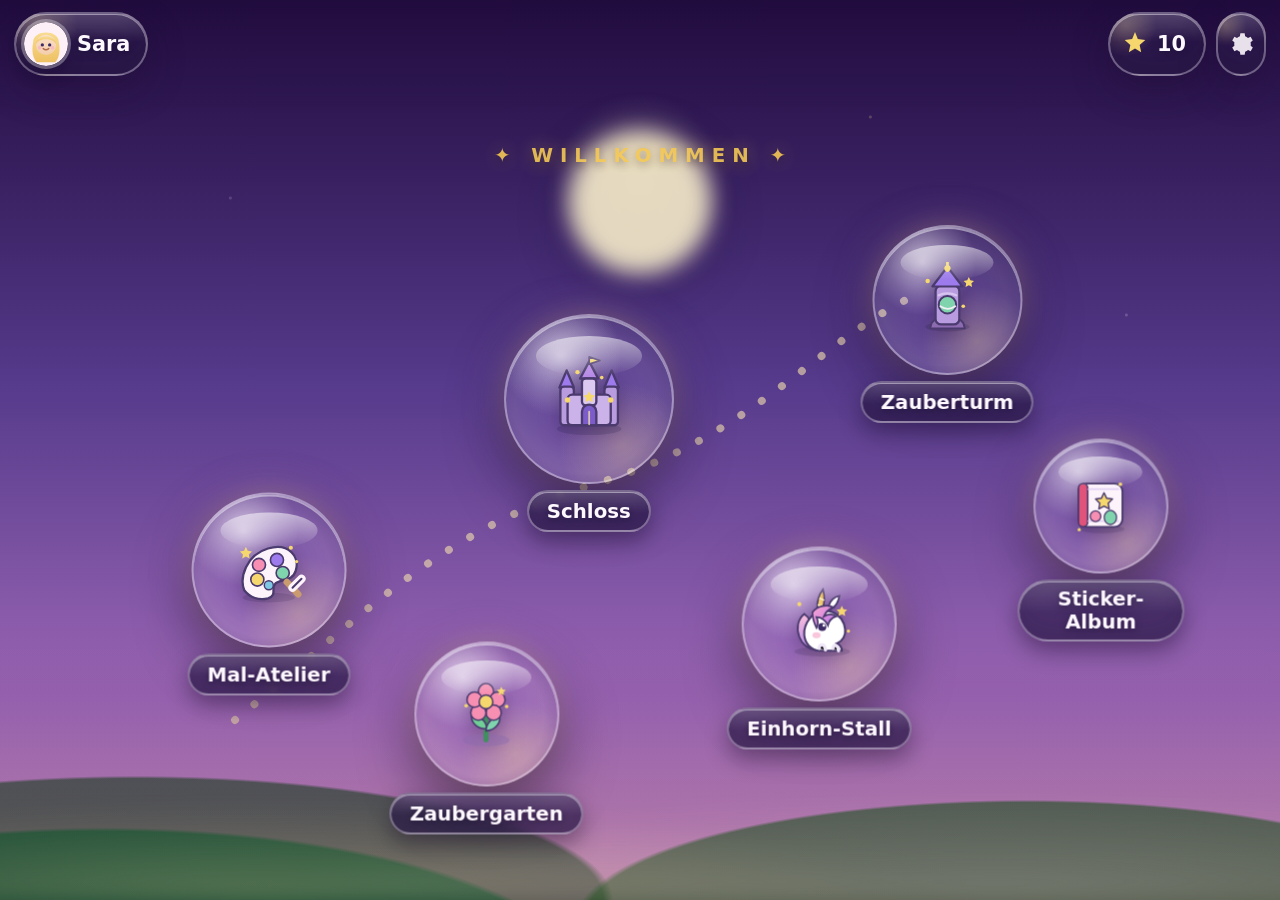
==== index.html @ 726d0174 "first commit" ====
<!DOCTYPE html>
<html lang="de">
<head>
<meta charset="UTF-8">
<meta name="viewport" content="width=device-width, initial-scale=1.0, maximum-scale=1.0, user-scalable=no, viewport-fit=cover">
<title>Saras Zauberwelt</title>
<meta name="description" content="Eine Zauberwelt zum Malen, Anziehen, Gärtnern, Zaubern und Kuscheln – für Sara">
<link rel="manifest" href="manifest.webmanifest">
<meta name="apple-mobile-web-app-capable" content="yes">
<meta name="mobile-web-app-capable" content="yes">
<meta name="apple-mobile-web-app-status-bar-style" content="black-translucent">
<meta name="apple-mobile-web-app-title" content="Sara">
<meta name="theme-color" content="#31215c">
<link rel="apple-touch-icon" href="icons/apple-touch-icon.png">
<link rel="icon" href="icons/icon.svg" type="image/svg+xml">
<link rel="stylesheet" href="css/style.css">
</head>
<body>

<!-- Floating ambient stars (filled by JS) -->
<div id="ambient" aria-hidden="true"></div>

<!-- shared paint servers (must live in a rendered svg, ids referenced across the app) -->
<svg width="0" height="0" style="position:absolute" aria-hidden="true">
  <defs>
    <linearGradient id="regenbogen-fill" x1="0" y1="0" x2="1" y2="1">
      <stop offset="0" stop-color="#ef6461"/><stop offset=".25" stop-color="#f5d76e"/>
      <stop offset=".5" stop-color="#8bc98a"/><stop offset=".75" stop-color="#7ec8e3"/>
      <stop offset="1" stop-color="#9b7ede"/>
    </linearGradient>
    <radialGradient id="glitzer-fill" cx=".35" cy=".3" r="1">
      <stop offset="0" stop-color="#fdf0c2"/><stop offset=".55" stop-color="#f5d76e"/>
      <stop offset="1" stop-color="#d9a441"/>
    </radialGradient>
    <linearGradient id="m-horn" x1="0" y1="1" x2="0.4" y2="0">
      <stop offset="0" stop-color="#f6dd8d"/><stop offset="1" stop-color="#e9b64d"/>
    </linearGradient>
    <linearGradient id="m-mane" x1="0" y1="0" x2="1" y2="1">
      <stop offset="0" stop-color="#f9a8cf"/><stop offset=".55" stop-color="#d98ae0"/><stop offset="1" stop-color="#9d7bec"/>
    </linearGradient>
    <linearGradient id="m-mane2" x1="0" y1="0" x2="0" y2="1">
      <stop offset="0" stop-color="#fac1dc"/><stop offset="1" stop-color="#b78ae6"/>
    </linearGradient>
    <linearGradient id="m-face" x1="0" y1="0" x2="0" y2="1">
      <stop offset="0" stop-color="#ffffff"/><stop offset="1" stop-color="#f3ecfa"/>
    </linearGradient>
    <linearGradient id="d-skin" x1="0" y1="0" x2="0" y2="1">
      <stop offset="0" stop-color="#fbe0c8"/><stop offset="1" stop-color="#f3ceac"/>
    </linearGradient>
    <linearGradient id="d-dress1" x1="0" y1="0" x2="0" y2="1">
      <stop offset="0" stop-color="#fa9ec1"/><stop offset="1" stop-color="#e86fa4"/>
    </linearGradient>
    <linearGradient id="d-dress2" x1="0" y1="0" x2="0" y2="1">
      <stop offset="0" stop-color="#a98be8"/><stop offset="1" stop-color="#7c5cc9"/>
    </linearGradient>
    <linearGradient id="d-dress3" x1="0" y1="0" x2="0" y2="1">
      <stop offset="0" stop-color="#b8ecd7"/><stop offset="1" stop-color="#7fd4ae"/>
    </linearGradient>
    <linearGradient id="d-dress4" x1="0" y1="0" x2="0" y2="1">
      <stop offset="0" stop-color="#f6d888"/><stop offset="1" stop-color="#e6ac45"/>
    </linearGradient>
    <linearGradient id="d-wing" x1="0" y1="0" x2="0" y2="1">
      <stop offset="0" stop-color="#ffffff" stop-opacity=".95"/><stop offset="1" stop-color="#cfe8ff" stop-opacity=".7"/>
    </linearGradient>
    <linearGradient id="d-hairblond" x1="0" y1="0" x2="0" y2="1">
      <stop offset="0" stop-color="#f8dc90"/><stop offset="1" stop-color="#eec163"/>
    </linearGradient>
    <linearGradient id="d-hairbraun" x1="0" y1="0" x2="0" y2="1">
      <stop offset="0" stop-color="#a5714a"/><stop offset="1" stop-color="#845234"/>
    </linearGradient>
    <linearGradient id="d-hairrosa" x1="0" y1="0" x2="0" y2="1">
      <stop offset="0" stop-color="#fbc0da"/><stop offset="1" stop-color="#ef8fc0"/>
    </linearGradient>
    <linearGradient id="d-hairlila" x1="0" y1="0" x2="0" y2="1">
      <stop offset="0" stop-color="#c9a4f2"/><stop offset="1" stop-color="#9d72d8"/>
    </linearGradient>
    <linearGradient id="f-mane" x1="1" y1="0" x2="0" y2="0">
      <stop offset="0" stop-color="#f9a8cf"/><stop offset=".5" stop-color="#d98ae0"/><stop offset="1" stop-color="#9d7bec"/>
    </linearGradient>
    <radialGradient id="orb-glass" cx=".35" cy=".28" r="1">
      <stop offset="0" stop-color="#ffffff" stop-opacity=".45"/>
      <stop offset=".45" stop-color="#ffffff" stop-opacity=".14"/>
      <stop offset="1" stop-color="#ffffff" stop-opacity=".05"/>
    </radialGradient>
    <linearGradient id="trank-liquid" x1="0" y1="0" x2="0" y2="1">
      <stop offset="0" stop-color="#9be8cf"/><stop offset="1" stop-color="#5fc9a8"/>
    </linearGradient>
  </defs>
</svg>

<!-- ============ HUD (shared) ============ -->
<div id="hud" class="hud">
  <button class="hud-pill hud-sara" data-go="karte" aria-label="Zauberkarte">
    <span class="hud-avatar" aria-hidden="true">
      <svg viewBox="0 0 48 48">
        <circle cx="24" cy="24" r="24" fill="#fdf0f6"/>
        <path fill="url(#d-hairblond)" d="M10 22 C10 8 38 8 38 22 C40 32 38 40 34 44 L14 44 C10 40 8 32 10 22 Z"/>
        <circle fill="url(#d-skin)" cx="24" cy="25" r="11"/>
        <path fill="url(#d-hairblond)" d="M13 24 C13 13 35 13 35 24 C32 17 16 17 13 24 Z"/>
        <circle fill="#3d2b66" cx="20" cy="25" r="1.8"/><circle fill="#3d2b66" cx="28" cy="25" r="1.8"/>
        <path d="M21 29 Q24 31.5 27 29" fill="none" stroke="#b06a4d" stroke-width="1.6" stroke-linecap="round"/>
        <circle fill="#f8a8c8" opacity=".6" cx="17" cy="28" r="2"/><circle fill="#f8a8c8" opacity=".6" cx="31" cy="28" r="2"/>
      </svg>
    </span>
    <span class="hud-name">Sara</span>
  </button>
  <div class="hud-right">
    <div class="hud-pill hud-dust" id="hud-dust" aria-label="Feenstaub">
      <svg viewBox="0 0 24 24" aria-hidden="true"><path fill="#f5d76e" d="M12 1 l2.6 6.4 6.9 .8 -5.2 4.7 1.4 6.8 -5.7 -3.6 -5.7 3.6 1.4 -6.8 -5.2 -4.7 6.9 -.8 Z"/></svg>
      <span id="dust-count">0</span>
    </div>
    <button class="hud-pill hud-gear" data-go="eltern-gate" aria-label="Eltern-Ecke">
      <svg viewBox="0 0 24 24"><path fill="currentColor" d="M12 8a4 4 0 1 0 0 8 4 4 0 0 0 0-8Zm9 4c0-.6-.05-1.1-.14-1.6l2-1.6-2-3.4-2.4 1a7.6 7.6 0 0 0-2.7-1.6L15.4 2h-4l-.4 2.8a7.6 7.6 0 0 0-2.7 1.6l-2.4-1-2 3.4 2 1.6c-.08.5-.13 1-.13 1.6s.05 1.1.14 1.6l-2 1.6 2 3.4 2.4-1c.8.7 1.7 1.2 2.7 1.6l.4 2.8h4l.4-2.8c1-.4 1.9-.9 2.7-1.6l2.4 1 2-3.4-2-1.6c.1-.5.14-1 .14-1.6Z"/></svg>
    </button>
  </div>
</div>

<!-- ============ 1 · ZAUBERKARTE ============ -->
<main id="screen-karte" class="screen is-active" aria-label="Zauberkarte">
  <svg class="karte-deko" viewBox="0 0 1200 800" preserveAspectRatio="xMidYMid slice" aria-hidden="true">
    <circle cx="600" cy="180" r="64" fill="#fdf3cf" opacity=".9" filter="url(#moon-blur)"/>
    <defs><filter id="moon-blur" x="-50%" y="-50%" width="200%" height="200%"><feGaussianBlur stdDeviation="10"/></filter></defs>
    <path id="karte-pfad" d="M240 640 C340 560 420 470 560 430 C700 390 760 300 850 260" fill="none" stroke="#f0dcae" stroke-width="7" stroke-linecap="round" stroke-dasharray="0.1 22" opacity=".65"/>
  </svg>
  <div class="karte-titel" aria-hidden="true">
    <span>✦</span> WILLKOMMEN <span>✦</span>
  </div>
  <nav class="karte" id="karte-orbs" aria-label="Spielwelt"></nav>
</main>

<!-- ============ 2 · MAL-ATELIER ============ -->
<section id="screen-malen" class="screen" aria-label="Mal-Atelier">
  <button class="btn-home" data-go="karte" aria-label="Zur Karte">
    <svg viewBox="0 0 48 48"><path d="M8 24 L24 8 L40 24 M13 21 L13 40 L35 40 L35 21" fill="none" stroke="currentColor" stroke-width="5" stroke-linecap="round" stroke-linejoin="round"/></svg>
  </button>
  <div class="malen-kopf" id="malen-tabs" role="tablist" aria-label="Bilder"></div>
  <div class="malen-mitte">
    <div class="canvas-wrap" id="canvas-wrap"></div>
    <aside class="sticker-lade" id="sticker-lade" aria-label="Sticker">
      <p class="lade-titel">Sticker</p>
      <div class="lade-grid" id="sticker-grid"></div>
    </aside>
  </div>
  <div class="palette" id="palette" role="toolbar" aria-label="Farben"></div>
  <button class="btn-round btn-reset" id="btn-reset" aria-label="Neu anfangen">
    <svg viewBox="0 0 48 48"><path d="M38 22 A15 15 0 1 0 36 32" fill="none" stroke="currentColor" stroke-width="5" stroke-linecap="round"/><path d="M39 12 L39 23 L28 21" fill="none" stroke="currentColor" stroke-width="5" stroke-linecap="round" stroke-linejoin="round"/></svg>
  </button>
</section>

<!-- ============ 3 · ANKLEIDEZIMMER ============ -->
<section id="screen-anziehen" class="screen" aria-label="Ankleidezimmer">
  <button class="btn-home" data-go="karte" aria-label="Zur Karte">
    <svg viewBox="0 0 48 48"><path d="M8 24 L24 8 L40 24 M13 21 L13 40 L35 40 L35 21" fill="none" stroke="currentColor" stroke-width="5" stroke-linecap="round" stroke-linejoin="round"/></svg>
  </button>

  <div class="dress-layout">
    <div class="kat-rail" id="kat-rail" role="tablist" aria-label="Kategorien"></div>

    <div class="doll-stage">
      <div class="spotlight" aria-hidden="true"></div>
      <svg id="doll" viewBox="0 0 320 520" aria-label="Prinzessin Sara">
        <g id="layer-hair-back"></g>
        <g id="doll-body">
          <path fill="url(#d-skin)" d="M144 152 L144 186 Q160 196 176 186 L176 152 Z"/>
          <circle cx="160" cy="112" r="55" fill="url(#d-skin)"/>
          <circle cx="106" cy="116" r="9" fill="url(#d-skin)"/>
          <circle cx="214" cy="116" r="9" fill="url(#d-skin)"/>
          <path d="M124 208 C100 240 92 278 94 312" fill="none" stroke="url(#d-skin)" stroke-width="19" stroke-linecap="round"/>
          <path d="M196 208 C220 240 228 278 226 312" fill="none" stroke="url(#d-skin)" stroke-width="19" stroke-linecap="round"/>
          <circle cx="94" cy="316" r="12" fill="url(#d-skin)"/>
          <circle cx="226" cy="316" r="12" fill="url(#d-skin)"/>
          <path d="M146 396 L146 462 M174 396 L174 462" stroke="url(#d-skin)" stroke-width="19" stroke-linecap="round"/>
          <path fill="#d4548a" d="M132 462 C132 454 140 448 148 450 C154 452 158 458 158 464 L158 472 C158 476 154 478 150 478 L138 478 C134 478 132 474 132 470 Z"/>
          <path fill="#d4548a" d="M188 462 C188 454 180 448 172 450 C166 452 162 458 162 464 L162 472 C162 476 166 478 170 478 L182 478 C186 478 188 474 188 470 Z"/>
        </g>
        <g id="doll-face">
          <ellipse cx="140" cy="112" rx="7" ry="9" fill="#3d2b66"/>
          <ellipse cx="180" cy="112" rx="7" ry="9" fill="#3d2b66"/>
          <circle cx="142.5" cy="108.5" r="2.6" fill="#fff"/>
          <circle cx="182.5" cy="108.5" r="2.6" fill="#fff"/>
          <path d="M130 96 C133 92 139 90 144 91 M170 91 C175 90 181 92 184 96" fill="none" stroke="#c99b6f" stroke-width="3.4" stroke-linecap="round"/>
          <ellipse cx="126" cy="130" rx="9" ry="6" fill="#f8a8c8" opacity=".6"/>
          <ellipse cx="194" cy="130" rx="9" ry="6" fill="#f8a8c8" opacity=".6"/>
          <path d="M150 134 Q160 143 170 134" fill="none" stroke="#b06a4d" stroke-width="4" stroke-linecap="round"/>
        </g>
        <g id="layer-dress"></g>
        <g id="layer-hair-front"></g>
        <g id="layer-crown"></g>
        <g id="layer-extra"></g>
      </svg>
    </div>

    <aside class="item-panel">
      <p class="panel-titel" id="panel-titel">Kleider</p>
      <div class="item-grid" id="item-grid"></div>
      <div class="panel-aktionen">
        <button class="btn-round btn-magic" id="btn-zufall" aria-label="Überraschung!">
          <svg viewBox="0 0 48 48"><path d="M30 10 L38 18 L16 40 L8 32 Z" fill="#f5d76e" stroke="currentColor" stroke-width="4" stroke-linejoin="round"/><path d="M36 6 l2 4 4 2 -4 2 -2 4 -2 -4 -4 -2 4 -2 Z" fill="currentColor"/><circle cx="10" cy="14" r="2.6" fill="currentColor"/><circle cx="42" cy="30" r="2.6" fill="currentColor"/></svg>
        </button>
        <button class="btn-round btn-foto" id="btn-foto" aria-label="Look speichern">
          <svg viewBox="0 0 48 48"><rect x="6" y="14" width="36" height="26" rx="6" fill="none" stroke="currentColor" stroke-width="4"/><path d="M17 14 L20 8 L28 8 L31 14" fill="none" stroke="currentColor" stroke-width="4" stroke-linejoin="round"/><circle cx="24" cy="27" r="7" fill="none" stroke="currentColor" stroke-width="4"/></svg>
        </button>
      </div>
    </aside>
  </div>
  <div class="foto-blitz" id="foto-blitz" aria-hidden="true"></div>
</section>

<!-- ============ 4 · ZAUBERGARTEN ============ -->
<section id="screen-garten" class="screen" aria-label="Zaubergarten">
  <button class="btn-home" data-go="karte" aria-label="Zur Karte">
    <svg viewBox="0 0 48 48"><path d="M8 24 L24 8 L40 24 M13 21 L13 40 L35 40 L35 21" fill="none" stroke="currentColor" stroke-width="5" stroke-linecap="round" stroke-linejoin="round"/></svg>
  </button>

  <div class="garden-scene">
    <svg class="garden-bg" viewBox="0 0 1000 620" preserveAspectRatio="xMidYMax slice" aria-hidden="true">
      <defs>
        <linearGradient id="g-sky" x1="0" y1="0" x2="0" y2="1">
          <stop offset="0" stop-color="var(--sky-top)"/>
          <stop offset=".62" stop-color="var(--sky-mid)"/>
          <stop offset="1" stop-color="var(--sky-low)"/>
        </linearGradient>
      </defs>
      <rect width="1000" height="620" fill="url(#g-sky)"/>
      <path d="M842 98 A52 52 0 1 0 842 202 A64 64 0 0 1 842 98 Z" fill="var(--gold)" opacity=".95"/>
      <g fill="var(--gold)" opacity=".9">
        <path d="M920 190 l4 8.6 9.4 1.4 -6.8 6.6 1.6 9.4 -8.2 -4.4 -8.2 4.4 1.6 -9.4 -6.8 -6.6 9.4 -1.4 Z"/>
        <circle cx="770" cy="110" r="5"/>
      </g>
      <g class="drift" fill="#ffffff" opacity=".85">
        <ellipse cx="200" cy="110" rx="70" ry="26"/><ellipse cx="260" cy="96" rx="52" ry="22"/>
      </g>
      <g class="drift drift-slow" fill="#ffffff" opacity=".65">
        <ellipse cx="620" cy="180" rx="60" ry="22"/><ellipse cx="668" cy="168" rx="44" ry="18"/>
      </g>
      <ellipse cx="240" cy="700" rx="620" ry="290" fill="var(--hill-back)"/>
      <g fill="oklch(0.50 0.11 300)" opacity=".85">
        <rect x="120" y="330" width="26" height="80"/>
        <rect x="196" y="330" width="26" height="80"/>
        <rect x="140" y="352" width="62" height="60"/>
        <path d="M114 330 L133 296 L152 330 Z"/>
        <path d="M190 330 L209 296 L228 330 Z"/>
        <rect x="162" y="316" width="18" height="44"/>
        <path d="M158 316 L171 292 L184 316 Z"/>
        <path d="M171 294 L171 278 L186 283 L171 288 Z"/>
      </g>
      <ellipse cx="820" cy="740" rx="640" ry="300" fill="var(--hill-front)"/>
    </svg>
    <div class="plots" id="plots"></div>
    <div id="falter" aria-hidden="true"></div>
  </div>

  <aside class="laden" id="samen-laden" aria-label="Samen-Laden">
    <p class="laden-titel">🌱 Samen-Laden</p>
    <div id="laden-liste"></div>
  </aside>

  <!-- celebration unicorn -->
  <div id="uni-fly" class="uni-fly" hidden aria-hidden="true">
    <svg viewBox="0 0 280 190">
      <g fill="none" stroke-linecap="round" opacity=".85">
        <path d="M8 78 C40 66 72 64 100 70" stroke="#f78fb3" stroke-width="9"/>
        <path d="M10 92 C42 82 72 80 100 86" stroke="#f5d76e" stroke-width="9"/>
        <path d="M12 106 C44 98 74 96 102 102" stroke="#a8e6cf" stroke-width="9"/>
      </g>
      <path fill="url(#f-mane)" d="M66 96 C46 84 26 86 16 98 C30 100 40 106 46 116 C36 118 30 126 32 136 C44 134 56 126 66 128 Z"/>
      <path stroke="#efe6f8" stroke-width="13" stroke-linecap="round" fill="none" d="M92 128 C84 140 82 150 84 160"/>
      <path fill="#fff" d="M64 102 C64 76 90 62 126 62 L158 62 C190 62 210 80 210 104 C210 124 194 138 170 140 L100 140 C76 138 64 122 64 102 Z"/>
      <path stroke="#fff" stroke-width="13" stroke-linecap="round" fill="none" d="M182 122 C196 130 206 142 210 154 M158 132 C164 144 166 154 164 164"/>
      <path stroke="#efe6f8" stroke-width="13" stroke-linecap="round" fill="none" d="M116 134 C112 146 112 156 114 164"/>
      <circle cx="216" cy="64" r="26" fill="#fff"/>
      <path fill="#fff" d="M230 84 C242 84 250 90 250 98 C250 105 243 110 233 110 L218 110 Z"/>
      <path fill="#e9b64d" d="M220 38 C221 28 226 16 234 8 C236 18 235 30 230 40 Z"/>
      <path fill="#fff" d="M234 42 C240 34 248 30 256 30 C253 40 247 48 239 51 Z"/>
      <path fill="#f2b8d4" d="M238 42 C242 37 247 34 252 34 C250 40 246 45 241 47 Z"/>
      <path fill="url(#f-mane)" d="M196 46 C168 30 132 28 102 40 C130 42 152 50 166 64 C142 58 116 60 96 70 C124 72 146 82 158 96 L176 88 C170 74 176 60 190 54 Z"/>
      <circle cx="222" cy="62" r="6" fill="#3d2b66"/>
      <circle cx="224" cy="60" r="2" fill="#fff"/>
      <ellipse cx="208" cy="76" rx="7" ry="5" fill="#f8a8c8" opacity=".6"/>
      <path d="M232 96 C236 99 241 99 244 96" fill="none" stroke="#8d6bb0" stroke-width="3.5" stroke-linecap="round"/>
      <g fill="#f5d76e">
        <path d="M120 20 l3.4 7.2 7.8 1.1 -5.6 5.4 1.3 7.8 -6.9 -3.8 -6.9 3.8 1.3 -7.8 -5.6 -5.4 7.8 -1.1 Z"/>
        <circle cx="60" cy="40" r="4"/>
        <circle cx="180" cy="170" r="4"/>
      </g>
    </svg>
  </div>
</section>

<!-- ============ 5 · ZAUBERTURM (Tränke) ============ -->
<section id="screen-trank" class="screen" aria-label="Zauberturm">
  <button class="btn-home" data-go="karte" aria-label="Zur Karte">
    <svg viewBox="0 0 48 48"><path d="M8 24 L24 8 L40 24 M13 21 L13 40 L35 40 L35 21" fill="none" stroke="currentColor" stroke-width="5" stroke-linecap="round" stroke-linejoin="round"/></svg>
  </button>

  <div class="trank-layout">
    <div class="kessel-buehne">
      <div class="trank-slots" id="trank-slots" aria-hidden="true"></div>
      <svg id="kessel" viewBox="0 0 360 300" aria-label="Zauberkessel">
        <ellipse cx="180" cy="278" rx="120" ry="16" fill="#241640" opacity=".55"/>
        <path fill="#4b3a72" d="M60 130 C60 116 82 106 110 102 L250 102 C278 106 300 116 300 130 C300 190 258 244 180 244 C102 244 60 190 60 130 Z"/>
        <path fill="#3a2b5e" d="M60 130 C60 148 300 148 300 130 C300 190 258 244 180 244 C102 244 60 190 60 130 Z"/>
        <ellipse id="kessel-liquid" cx="180" cy="128" rx="118" ry="24" fill="url(#trank-liquid)"/>
        <g id="kessel-bubbles"></g>
        <path fill="#4b3a72" d="M44 120 C36 120 30 128 32 136 C34 144 42 148 50 146 L66 140 C58 134 52 128 44 120 Z"/>
        <path fill="#4b3a72" d="M316 120 C324 120 330 128 328 136 C326 144 318 148 310 146 L294 140 C302 134 308 128 316 120 Z"/>
        <path d="M120 258 L112 278 M240 258 L248 278" stroke="#3a2b5e" stroke-width="12" stroke-linecap="round"/>
        <g id="ruehr-stab">
          <path d="M236 40 L204 118" stroke="#c99b6f" stroke-width="10" stroke-linecap="round"/>
          <circle cx="238" cy="36" r="9" fill="#f5d76e"/>
        </g>
      </svg>
      <button class="btn-fertig" id="btn-brauen" hidden>✨ Zaubern!</button>
      <div class="trank-ergebnis" id="trank-ergebnis" hidden></div>
    </div>

    <aside class="laden zutaten" aria-label="Zutaten">
      <p class="laden-titel">Zutaten</p>
      <div class="zutaten-grid" id="zutaten-grid"></div>
    </aside>
  </div>
</section>

<!-- ============ 6 · EINHORN-STALL ============ -->
<section id="screen-stall" class="screen" aria-label="Einhorn-Stall">
  <button class="btn-home" data-go="karte" aria-label="Zur Karte">
    <svg viewBox="0 0 48 48"><path d="M8 24 L24 8 L40 24 M13 21 L13 40 L35 40 L35 21" fill="none" stroke="currentColor" stroke-width="5" stroke-linecap="round" stroke-linejoin="round"/></svg>
  </button>

  <div class="glueck" id="glueck" aria-label="Glück">
    <span class="glueck-label">Glück</span>
    <span id="glueck-herzen"></span>
  </div>

  <div class="stall-buehne">
    <div class="stall-boden" aria-hidden="true"></div>
    <svg id="stall-uni" viewBox="0 0 300 260" aria-label="Einhorn Luna">
      <ellipse cx="150" cy="244" rx="105" ry="12" fill="#241640" opacity=".4"/>
      <!-- tail -->
      <path fill="url(#m-mane)" d="M56 150 C36 140 20 146 14 160 C28 160 38 166 44 176 C34 178 28 188 32 198 C46 194 58 184 66 186 Z"/>
      <!-- body -->
      <path fill="#fff" d="M56 160 C56 128 88 110 130 110 L172 110 C210 110 234 132 234 162 C234 188 214 206 184 208 L96 208 C70 206 56 188 56 160 Z"/>
      <!-- legs -->
      <path stroke="#fff" stroke-width="16" stroke-linecap="round" d="M92 204 L90 240 M126 208 L126 242 M176 208 L178 242 M208 200 L212 238"/>
      <path stroke="#efe6f8" stroke-width="16" stroke-linecap="round" d="M108 206 L106 240"/>
      <!-- neck + head -->
      <path fill="#fff" d="M196 128 C196 88 216 62 244 58 C260 56 272 66 272 80 C272 92 264 100 254 104 L232 148 Z"/>
      <circle cx="250" cy="84" r="30" fill="#fff"/>
      <path fill="#fff" d="M266 106 C280 106 290 113 290 122 C290 130 282 136 270 136 L252 136 Z"/>
      <!-- horn + ear -->
      <path fill="url(#m-horn)" d="M252 52 C253 40 259 26 268 16 C270 28 269 42 263 54 Z"/>
      <path fill="#fff" d="M268 58 C275 49 284 44 293 44 C290 56 283 65 274 68 Z"/>
      <path fill="#f2b8d4" d="M272 58 C277 52 283 48 288 48 C286 55 281 61 276 64 Z"/>
      <!-- mane -->
      <path fill="url(#m-mane)" d="M228 60 C204 46 174 46 152 58 C176 60 194 68 204 82 C186 78 166 82 152 92 C174 94 190 104 198 120 L216 112 C210 98 214 82 226 74 Z"/>
      <g id="uni-schleife" hidden>
        <path fill="#e0537a" d="M204 66 C196 58 184 60 180 68 C186 72 194 74 202 72 C194 78 192 88 198 94 C206 90 210 82 208 74 C214 80 224 80 228 74 C222 68 212 64 204 66 Z"/>
        <circle cx="203" cy="73" r="5" fill="#f78fb3"/>
      </g>
      <!-- face -->
      <g id="uni-auge-offen">
        <circle cx="258" cy="82" r="6.5" fill="#3d2b66"/>
        <circle cx="260.5" cy="79.5" r="2.2" fill="#fff"/>
      </g>
      <path id="uni-auge-zu" hidden d="M251 82 C255 86 261 86 265 82" stroke="#3d2b66" stroke-width="3.6" fill="none" stroke-linecap="round"/>
      <ellipse cx="244" cy="98" rx="8" ry="5.5" fill="#f8a8c8" opacity=".65"/>
      <path d="M272 122 C276 125 281 125 284 122" fill="none" stroke="#8d6bb0" stroke-width="3.5" stroke-linecap="round"/>
      <g id="uni-futter" hidden></g>
    </svg>
  </div>

  <div class="pflege" id="pflege" role="toolbar" aria-label="Pflege"></div>
</section>

<!-- ============ 7 · STICKER-ALBUM ============ -->
<section id="screen-album" class="screen" aria-label="Sticker-Album">
  <button class="btn-home" data-go="karte" aria-label="Zur Karte">
    <svg viewBox="0 0 48 48"><path d="M8 24 L24 8 L40 24 M13 21 L13 40 L35 40 L35 21" fill="none" stroke="currentColor" stroke-width="5" stroke-linecap="round" stroke-linejoin="round"/></svg>
  </button>
  <div class="album-rahmen">
    <p class="album-titel">📖 Mein Album</p>
    <div class="album-layout">
      <div class="album-tabs" id="album-tabs" role="tablist"></div>
      <div class="album-seite" id="album-seite"></div>
    </div>
  </div>
</section>

<!-- ============ 8 · ELTERN-ECKE ============ -->
<section id="screen-eltern-gate" class="screen" aria-label="Eltern-Türe">
  <button class="btn-home" data-go="karte" aria-label="Zur Karte">
    <svg viewBox="0 0 48 48"><path d="M8 24 L24 8 L40 24 M13 21 L13 40 L35 40 L35 21" fill="none" stroke="currentColor" stroke-width="5" stroke-linecap="round" stroke-linejoin="round"/></svg>
  </button>
  <div class="gate-mitte">
    <p class="gate-hinweis">NUR FÜR ERWACHSENE</p>
    <h2 class="gate-titel">Halte den Kreis<br>3 Sekunden gedrückt</h2>
    <button class="gate-kreis" id="gate-kreis" aria-label="3 Sekunden halten">
      <svg class="gate-ring" viewBox="0 0 120 120" aria-hidden="true">
        <circle cx="60" cy="60" r="52" fill="none" stroke="#4b3a72" stroke-width="8"/>
        <circle id="gate-progress" cx="60" cy="60" r="52" fill="none" stroke="#f0c964" stroke-width="8" stroke-linecap="round" stroke-dasharray="326.7" stroke-dashoffset="326.7" transform="rotate(-90 60 60)"/>
      </svg>
      <svg class="gate-schild" viewBox="0 0 24 24" aria-hidden="true"><path fill="#f0c964" d="M12 2 L20 5 v6 c0 5 -3.4 9.4 -8 11 c-4.6 -1.6 -8 -6 -8 -11 V5 Z M10.5 14.5 L7.5 11.5 l1.4 -1.4 l1.6 1.6 l4.6 -4.6 l1.4 1.4 Z"/></svg>
    </button>
    <p class="gate-sub">Loslassen bricht ab</p>
  </div>
</section>

<section id="screen-eltern" class="screen" aria-label="Eltern-Ecke">
  <div class="eltern-kopf">
    <button class="btn-home eltern-zurueck" data-go="karte" aria-label="Zurück">
      <svg viewBox="0 0 48 48"><path d="M30 10 L16 24 L30 38" fill="none" stroke="currentColor" stroke-width="5" stroke-linecap="round" stroke-linejoin="round"/></svg>
    </button>
    <h2>Eltern-Ecke</h2>
  </div>
  <div class="eltern-grid">
    <div class="eltern-karte">
      <h3>🔈 Ton & Musik</h3>
      <label class="schalter-zeile"><span>Musik</span><input type="checkbox" id="opt-musik" class="schalter"></label>
      <label class="schalter-zeile"><span>Soundeffekte</span><input type="checkbox" id="opt-sound" class="schalter" checked></label>
    </div>
    <div class="eltern-karte">
      <h3>⭐ Fortschritt</h3>
      <div class="fortschritt" id="eltern-fortschritt"></div>
    </div>
    <div class="eltern-karte">
      <h3>⚙️ Verwaltung</h3>
      <p class="eltern-info">🔒 Keine Käufe, keine Werbung, kein Internet nötig ✓</p>
      <button class="btn-reset-all" id="btn-reset-all">↺ Fortschritt zurücksetzen</button>
    </div>
  </div>
</section>

<script src="js/state.js"></script>
<script src="js/audio.js"></script>
<script src="js/sparkle.js"></script>
<script src="js/karte.js"></script>
<script src="js/malen.js"></script>
<script src="js/anziehen.js"></script>
<script src="js/garten.js"></script>
<script src="js/trank.js"></script>
<script src="js/stall.js"></script>
<script src="js/album.js"></script>
<script src="js/eltern.js"></script>
<script src="js/app.js"></script>
</body>
</html>
---- css/style.css ----
/* ============================================================
   Saras Zauberwelt v3 — implementacija Claude Design table
   "Enchanted storybook at dusk" — velvet violet, rosé, gold dust
   ============================================================ */

:root {
  /* palette (from the Claude Design board) */
  --nacht:         oklch(0.24 0.09 300);   /* deep dusk top   */
  --violet-deep:   oklch(0.30 0.10 296);
  --violet:        oklch(0.533 0.125 294);
  --violet-bright: oklch(0.66 0.16 300);
  --sky-top:       oklch(0.42 0.13 296);
  --sky-mid:       oklch(0.60 0.13 315);
  --sky-low:       oklch(0.78 0.10 345);
  --rose:          oklch(0.76 0.15 355);
  --rose-deep:     oklch(0.60 0.19 358);
  --gold:          oklch(0.85 0.14 88);
  --gold-deep:     oklch(0.72 0.15 75);
  --mint:          oklch(0.80 0.12 165);
  --leaf:          oklch(0.72 0.15 150);
  --leaf-dark:     oklch(0.50 0.12 150);
  --hill-back:     oklch(0.62 0.13 155);
  --hill-front:    oklch(0.70 0.15 145);
  --ink:           oklch(0.985 0.008 320);
  --ink-dunkel:    oklch(0.32 0.09 300);
  --outline:       oklch(0.32 0.09 300);
  --paper-white:   oklch(0.99 0.005 320);
  --papier:        oklch(0.96 0.015 310);   /* light frames (album/eltern) */

  --glas:          oklch(0.985 0.008 320 / .14);
  --glas-rand:     oklch(0.985 0.008 320 / .32);
  --pill:          oklch(0.28 0.09 298 / .68);
  --panel:         oklch(0.70 0.10 300 / .26);
  --edge-light:    oklch(0.985 0.008 320 / .52);
  --edge-warm:     oklch(0.92 0.11 86 / .5);
  --surface-deep:  oklch(0.25 0.09 298 / .72);
  --surface-mid:   oklch(0.44 0.11 304 / .34);
  --paper-warm:    oklch(0.985 0.018 85);
  --shadow-deep:   0 24px 70px oklch(0.12 0.06 300 / .52);
  --shadow-soft:   0 14px 36px oklch(0.20 0.07 302 / .34);
  --shadow-gold:   0 0 28px oklch(0.86 0.13 88 / .34);
  --inner-glow:    inset 0 1px 0 oklch(0.985 0.008 320 / .45), inset 0 -12px 26px oklch(0.18 0.06 300 / .18);
  --tap-target:    64px;

  --z-hud: 10;
  --z-sparkle: 20;
  --z-celebrate: 30;

  --ease-pop: cubic-bezier(.2, 1.6, .4, 1);
  --ease-out: cubic-bezier(.16, 1, .3, 1);
  --radius-l: 32px;
  --radius-m: 22px;
}

* { box-sizing: border-box; -webkit-tap-highlight-color: transparent; }

[hidden] { display: none !important; }

html, body {
  margin: 0;
  height: 100%;
  overflow: hidden;
  overscroll-behavior: none;
  touch-action: manipulation;
  -webkit-user-select: none;
  user-select: none;
}

body {
  font-family: ui-rounded, "SF Pro Rounded", "Hiragino Maru Gothic ProN", Quicksand, system-ui, sans-serif;
  color: var(--ink);
  background:
    radial-gradient(circle at 8% 14%, oklch(0.90 0.10 86 / .18) 0 1px, transparent 2px),
    radial-gradient(circle at 22% 34%, oklch(0.98 0.02 320 / .18) 0 1px, transparent 2px),
    radial-gradient(circle at 78% 16%, oklch(0.90 0.10 86 / .22) 0 1.5px, transparent 3px),
    radial-gradient(circle at 92% 42%, oklch(0.98 0.02 320 / .15) 0 1px, transparent 2px),
    radial-gradient(130% 72% at 50% 118%, var(--sky-low) 0%, transparent 56%),
    radial-gradient(80% 55% at 12% 88%, oklch(0.76 0.14 350 / .32), transparent 54%),
    radial-gradient(75% 60% at 88% 82%, oklch(0.66 0.12 160 / .22), transparent 58%),
    linear-gradient(180deg, var(--nacht) 0%, var(--sky-top) 45%, var(--sky-mid) 80%, var(--sky-low) 100%);
  background-attachment: fixed;
}

body::before {
  content: "";
  position: fixed;
  inset: 0;
  pointer-events: none;
  background:
    repeating-linear-gradient(90deg, oklch(1 0 0 / .018) 0 1px, transparent 1px 6px),
    repeating-linear-gradient(0deg, oklch(0 0 0 / .018) 0 1px, transparent 1px 7px);
  opacity: .55;
}

button {
  font: inherit;
  color: inherit;
}

button:focus-visible,
input:focus-visible {
  outline: 4px solid oklch(0.92 0.12 88 / .95);
  outline-offset: 4px;
}

/* ---------- screens ---------- */
.screen {
  position: fixed;
  inset: 0;
  display: none;
  overflow: hidden;
  padding: env(safe-area-inset-top) env(safe-area-inset-right) env(safe-area-inset-bottom) env(safe-area-inset-left);
  background:
    radial-gradient(circle at 18% 14%, oklch(0.90 0.10 88 / .16) 0 1px, transparent 2px),
    radial-gradient(circle at 72% 22%, oklch(0.99 0.01 320 / .14) 0 1px, transparent 2px),
    radial-gradient(110% 68% at 50% 116%, oklch(0.78 0.10 345 / .28), transparent 58%),
    linear-gradient(180deg, var(--nacht) 0%, var(--sky-top) 48%, var(--sky-mid) 84%, var(--sky-low) 100%);
}
.screen.is-active { display: flex; flex-direction: column; }

/* ---------- ambient stars ---------- */
#ambient { position: fixed; inset: 0; pointer-events: none; z-index: 0; }
.ambient-star {
  position: absolute;
  color: var(--gold);
  opacity: .7;
  filter: drop-shadow(0 0 8px oklch(0.86 0.13 88 / .65));
  animation: twinkle 3.4s ease-in-out infinite;
}
@keyframes twinkle {
  0%, 100% { opacity: .2; transform: scale(.8); }
  50%      { opacity: .8; transform: scale(1.1); }
}

/* ---------- HUD ---------- */
.hud {
  position: fixed;
  z-index: var(--z-hud);
  top: max(12px, env(safe-area-inset-top));
  left: max(14px, env(safe-area-inset-left));
  right: max(14px, env(safe-area-inset-right));
  display: none;
  justify-content: space-between;
  align-items: center;
  pointer-events: none;
}
.hud.is-visible { display: flex; }
.hud.kompakt .hud-sara, .hud.kompakt .hud-gear { display: none; }
.hud.kompakt { justify-content: flex-end; }
.hud-right { display: flex; gap: 10px; align-items: center; }
.hud-pill {
  pointer-events: auto;
  display: flex;
  align-items: center;
  gap: 9px;
  padding: 7px 16px 7px 8px;
  border: 2.5px solid var(--glas-rand);
  border-radius: 999px;
  min-height: var(--tap-target);
  background:
    linear-gradient(180deg, oklch(0.985 0.008 320 / .20), transparent 46%),
    radial-gradient(circle at 16% 18%, oklch(0.92 0.10 86 / .26), transparent 34%),
    var(--pill);
  color: var(--ink);
  font-family: inherit;
  font-size: 1.3rem;
  font-weight: 800;
  cursor: pointer;
  box-shadow: var(--inner-glow), var(--shadow-soft);
  backdrop-filter: blur(8px);
  -webkit-backdrop-filter: blur(8px);
  text-shadow: 0 2px 8px oklch(0.12 0.06 300 / .38);
  transition: transform .2s var(--ease-pop), border-color .2s, box-shadow .2s, background .2s;
}
.hud-pill:active { transform: scale(.92); }
.hud-avatar {
  width: 44px;
  height: 44px;
  border-radius: 50%;
  overflow: hidden;
  display: block;
  box-shadow: 0 0 0 3px oklch(1 0 0 / .32), 0 8px 16px oklch(0.16 0.06 300 / .34);
}
.hud-avatar svg { width: 100%; height: 100%; display: block; }
.hud-dust { padding: 10px 18px 10px 12px; cursor: default; }
.hud-dust svg { width: 26px; height: 26px; }
.hud-dust.bump { animation: jar-bump .4s var(--ease-pop); }
@keyframes jar-bump { 50% { transform: scale(1.18); } }
.hud-gear { padding: 10px; }
.hud-gear svg { width: 26px; height: 26px; opacity: .9; }

/* ---------- shared round buttons ---------- */
.btn-home, .btn-round {
  position: absolute;
  z-index: var(--z-hud);
  display: grid;
  place-items: center;
  width: var(--tap-target);
  height: var(--tap-target);
  border: 3px solid var(--glas-rand);
  border-radius: 50%;
  background:
    radial-gradient(circle at 32% 22%, oklch(0.985 0.008 320 / .34), transparent 38%),
    linear-gradient(180deg, oklch(0.56 0.13 304 / .38), oklch(0.24 0.08 298 / .74)),
    var(--pill);
  color: var(--ink);
  cursor: pointer;
  box-shadow: var(--inner-glow), 0 14px 32px oklch(0.14 0.06 300 / .42), var(--shadow-gold);
  backdrop-filter: blur(6px);
  -webkit-backdrop-filter: blur(6px);
  transition: transform .2s var(--ease-pop), border-color .2s, box-shadow .2s;
}
.btn-home:active, .btn-round:active { transform: scale(.88); }
.btn-home svg, .btn-round svg {
  width: 34px;
  height: 34px;
  filter: drop-shadow(0 2px 5px oklch(0.12 0.06 300 / .35));
}
.btn-home { top: max(14px, env(safe-area-inset-top)); left: max(14px, env(safe-area-inset-left)); }

@media (hover: hover) and (pointer: fine) {
  .hud-pill:hover,
  .btn-home:hover,
  .btn-round:hover {
    border-color: var(--edge-light);
    box-shadow: var(--inner-glow), 0 18px 42px oklch(0.14 0.06 300 / .48), 0 0 34px oklch(0.86 0.13 88 / .28);
    transform: translateY(-2px);
  }
}

/* ============================================================
   1 · ZAUBERKARTE
   ============================================================ */
#screen-karte {
  z-index: 1;
  background:
    radial-gradient(circle at 50% 20%, oklch(0.98 0.04 88 / .22), transparent 9%),
    radial-gradient(circle at 18% 22%, oklch(0.95 0.03 320 / .16) 0 1px, transparent 2px),
    radial-gradient(circle at 68% 13%, oklch(0.90 0.10 88 / .22) 0 1px, transparent 2px),
    radial-gradient(circle at 88% 35%, oklch(0.99 0.01 320 / .18) 0 1px, transparent 2px),
    radial-gradient(90% 54% at 50% 120%, oklch(0.75 0.14 145 / .78) 0 35%, transparent 36%),
    radial-gradient(90% 42% at 8% 110%, oklch(0.50 0.13 160 / .64) 0 42%, transparent 43%),
    linear-gradient(180deg, oklch(0.22 0.09 298) 0%, var(--sky-top) 42%, var(--sky-mid) 78%, var(--sky-low) 100%);
}
.karte-deko {
  position: absolute;
  inset: 0;
  width: 100%;
  height: 100%;
  pointer-events: none;
  filter: drop-shadow(0 12px 28px oklch(0.12 0.06 300 / .28));
  opacity: .96;
}
.karte-titel {
  position: absolute;
  top: 16%;
  left: 50%;
  transform: translateX(-50%);
  color: var(--gold);
  font-weight: 800;
  font-size: clamp(1rem, 2.2vmin, 1.4rem);
  letter-spacing: .35em;
  text-indent: .35em;
  opacity: .9;
  white-space: nowrap;
  text-shadow: 0 0 18px oklch(0.88 0.13 88 / .48), 0 3px 10px oklch(0.14 0.06 300 / .42);
}
.karte {
  position: absolute;
  inset: 0;
  padding-top: 70px;
}
.karte::before,
.karte::after {
  content: "";
  position: absolute;
  inset: auto -8% 0;
  pointer-events: none;
}
.karte::before {
  height: 30%;
  background:
    radial-gradient(70% 100% at 16% 100%, oklch(0.28 0.10 150 / .52) 0 45%, transparent 46%),
    radial-gradient(62% 92% at 76% 108%, oklch(0.34 0.12 145 / .52) 0 48%, transparent 49%),
    linear-gradient(180deg, transparent 0%, oklch(0.22 0.08 300 / .24) 100%);
}
.karte::after {
  height: 18%;
  background:
    radial-gradient(ellipse at 24% 100%, oklch(0.95 0.08 88 / .25), transparent 42%),
    radial-gradient(ellipse at 74% 100%, oklch(0.98 0.03 320 / .18), transparent 46%);
  filter: blur(10px);
}
.ort {
  position: absolute;
  z-index: 1;
  transform: translate(-50%, -50%);
  display: flex;
  flex-direction: column;
  align-items: center;
  gap: 6px;
  border: none;
  background: transparent;
  color: var(--ink);
  font-family: inherit;
  cursor: pointer;
  transition: transform .25s var(--ease-pop);
}
.ort:active { transform: translate(-50%, -50%) scale(.9); }
.ort-orb {
  position: relative;
  display: grid;
  place-items: center;
  width: var(--orb, 150px);
  aspect-ratio: 1;
  border-radius: 50%;
  border: 2.5px solid oklch(0.985 0.008 320 / .42);
  background:
    radial-gradient(circle at 33% 24%, oklch(0.985 0.008 320 / .62), oklch(0.985 0.008 320 / .18) 24%, transparent 36%),
    radial-gradient(circle at 70% 78%, oklch(0.92 0.10 88 / .28), transparent 36%),
    radial-gradient(circle at 48% 52%, oklch(0.66 0.16 300 / .26), oklch(0.985 0.008 320 / .10) 58%, oklch(0.24 0.08 298 / .30));
  box-shadow:
    0 22px 54px oklch(0.13 0.06 300 / .56),
    inset 0 -14px 30px oklch(0.985 0.008 320 / .08),
    inset 0 2px 0 oklch(1 0 0 / .45),
    0 0 44px oklch(0.80 0.10 320 / .25),
    0 0 24px oklch(0.86 0.13 88 / .22);
  animation: orb-float 5.2s ease-in-out infinite;
}
.ort-orb::after {
  content: "";
  position: absolute;
  inset: 12% 18% auto;
  height: 24%;
  border-radius: 50%;
  background: linear-gradient(180deg, oklch(1 0 0 / .54), transparent);
  filter: blur(.5px);
}
.ort:nth-child(2n) .ort-orb { animation-delay: 1.3s; }
.ort:nth-child(3n) .ort-orb { animation-delay: 2.4s; }
@keyframes orb-float {
  0%, 100% { transform: translateY(0); }
  50%      { transform: translateY(-9px); }
}
.ort-orb svg { width: 52%; filter: drop-shadow(0 4px 10px oklch(0.15 0.06 300 / .3)); }
.ort-label {
  padding: 6px 18px;
  border-radius: 999px;
  min-height: 42px;
  display: grid;
  place-items: center;
  background:
    linear-gradient(180deg, oklch(0.985 0.008 320 / .18), transparent 55%),
    var(--pill);
  border: 2px solid oklch(0.985 0.008 320 / .32);
  font-size: clamp(1rem, 2.2vmin, 1.3rem);
  font-weight: 800;
  box-shadow: var(--inner-glow), 0 10px 22px oklch(0.14 0.06 300 / .38);
  backdrop-filter: blur(6px);
  -webkit-backdrop-filter: blur(6px);
  text-shadow: 0 2px 6px oklch(0.12 0.06 300 / .4);
}

/* ============================================================
   2 · MAL-ATELIER
   ============================================================ */
#screen-malen {
  background:
    radial-gradient(80% 56% at 50% 0%, oklch(0.90 0.06 88 / .20), transparent 54%),
    radial-gradient(54% 42% at 7% 78%, oklch(0.80 0.11 345 / .30), transparent 60%),
    radial-gradient(48% 38% at 92% 82%, oklch(0.72 0.12 165 / .20), transparent 62%),
    linear-gradient(180deg, oklch(0.25 0.09 298) 0%, oklch(0.45 0.12 304) 54%, oklch(0.67 0.12 332) 100%);
}
.malen-kopf {
  display: flex;
  justify-content: center;
  gap: clamp(8px, 1.3vmin, 14px);
  padding: max(14px, env(safe-area-inset-top)) 92px 6px;
  flex-wrap: wrap;
}
.malen-tab {
  width: clamp(78px, 9.5vmin, 96px);
  min-height: var(--tap-target);
  aspect-ratio: 4/3;
  border-radius: 18px;
  border: 3px solid var(--glas-rand);
  background:
    radial-gradient(circle at 34% 20%, oklch(1 0 0 / .42), transparent 36%),
    linear-gradient(180deg, oklch(0.985 0.008 320 / .24), oklch(0.55 0.12 304 / .16)),
    var(--glas);
  cursor: pointer;
  padding: 5px;
  box-shadow: var(--inner-glow), 0 10px 24px oklch(0.13 0.06 300 / .30);
  backdrop-filter: blur(8px);
  -webkit-backdrop-filter: blur(8px);
  transition: transform .2s var(--ease-pop), border-color .2s, background .2s, box-shadow .2s;
}
.malen-tab svg { width: 100%; height: 100%; }
.malen-tab.is-active {
  border-color: var(--gold);
  background:
    radial-gradient(circle at 36% 18%, oklch(1 0 0 / .5), transparent 36%),
    linear-gradient(180deg, oklch(0.85 0.14 88 / .28), oklch(0.67 0.12 332 / .20));
  transform: scale(1.08);
  box-shadow: var(--inner-glow), 0 12px 30px oklch(0.13 0.06 300 / .36), 0 0 0 4px oklch(0.85 0.14 88 / .22);
}
.malen-tab:active { transform: scale(.9); }

.malen-mitte {
  flex: 1;
  min-height: 0;
  display: flex;
  align-items: stretch;
  gap: 12px;
  padding: 8px clamp(10px, 2vw, 26px);
}
.canvas-wrap {
  flex: 1;
  min-width: 0;
  display: grid;
  place-items: center;
  position: relative;
  padding: clamp(6px, 1.2vmin, 14px);
}
.canvas-wrap::before {
  content: "";
  position: absolute;
  inset: clamp(2px, 1vmin, 12px);
  border-radius: 34px;
  background:
    radial-gradient(ellipse at 50% 12%, oklch(0.99 0.02 88 / .22), transparent 45%),
    linear-gradient(180deg, oklch(0.34 0.10 300 / .48), oklch(0.20 0.07 300 / .32));
  box-shadow: var(--shadow-deep), inset 0 1px 0 oklch(1 0 0 / .18);
}
.canvas-wrap svg,
.canvas-wrap canvas {
  position: relative;
  z-index: 1;
  height: 100%;
  max-width: 100%;
  background:
    radial-gradient(circle at 18% 12%, oklch(1 0 0 / .65), transparent 22%),
    linear-gradient(180deg, var(--paper-white), var(--paper-warm)) !important;
  border: 6px solid oklch(0.98 0.02 85 / .85);
  border-radius: 24px;
  box-shadow: 0 20px 54px oklch(0.12 0.06 300 / .46), inset 0 0 0 1px oklch(0.55 0.07 300 / .14);
}
.fill-region { cursor: pointer; transition: fill .18s ease-out; }

.sticker-lade {
  width: clamp(150px, 16vw, 190px);
  border-radius: var(--radius-m);
  background:
    linear-gradient(180deg, oklch(0.985 0.008 320 / .19), transparent 52%),
    radial-gradient(circle at 18% 16%, oklch(0.92 0.10 88 / .18), transparent 36%),
    var(--surface-mid);
  border: 2px solid var(--glas-rand);
  box-shadow: var(--inner-glow), var(--shadow-soft);
  backdrop-filter: blur(8px);
  -webkit-backdrop-filter: blur(8px);
  padding: 10px;
  overflow-y: auto;
}
.lade-titel, .laden-titel, .panel-titel {
  margin: 2px 0 10px;
  text-align: center;
  font-size: 1.1rem;
  font-weight: 800;
  text-shadow: 0 2px 8px oklch(0.12 0.06 300 / .34);
}
.lade-grid {
  display: grid;
  grid-template-columns: 1fr 1fr;
  gap: 8px;
}
.sticker-knopf {
  aspect-ratio: 1;
  min-height: var(--tap-target);
  border-radius: 16px;
  border: 2.5px solid oklch(0.985 0.008 320 / .3);
  background:
    radial-gradient(circle at 28% 18%, oklch(1 0 0 / .78), transparent 36%),
    linear-gradient(180deg, var(--paper-white), var(--paper-warm));
  cursor: pointer;
  padding: 8px;
  box-shadow: 0 8px 18px oklch(0.14 0.06 300 / .24), inset 0 -6px 12px oklch(0.74 0.10 315 / .10);
  transition: transform .2s var(--ease-pop), border-color .2s, box-shadow .2s;
}
.sticker-knopf svg { width: 100%; height: 100%; }
.sticker-knopf.is-active {
  border-color: var(--gold);
  transform: scale(1.08);
  box-shadow: 0 0 0 4px oklch(0.85 0.14 88 / .38), 0 12px 24px oklch(0.14 0.06 300 / .28);
}
.sticker-knopf:active { transform: scale(.88); }

.palette {
  display: flex;
  justify-content: center;
  align-items: center;
  gap: clamp(6px, 1.2vmin, 12px);
  flex-wrap: wrap;
  padding: 8px 14px calc(12px + env(safe-area-inset-bottom));
}
.swatch {
  width: clamp(58px, 7.4vmin, 72px);
  min-width: var(--tap-target);
  min-height: var(--tap-target);
  aspect-ratio: 1;
  border-radius: 50%;
  border: 4px solid oklch(0.985 0.008 320 / .66);
  cursor: pointer;
  box-shadow: inset 0 2px 6px oklch(1 0 0 / .34), inset 0 -10px 14px oklch(0.16 0.05 300 / .18), 0 10px 22px oklch(0.13 0.06 300 / .30);
  transition: transform .2s var(--ease-pop), border-color .2s, box-shadow .2s;
}
.swatch.is-active {
  border-color: var(--ink);
  transform: scale(1.2);
  box-shadow: 0 0 0 4px oklch(0.30 0.10 296 / .4), 0 6px 18px oklch(0.30 0.10 296 / .5);
}
.swatch-rainbow { background: conic-gradient(oklch(0.65 0.2 25), oklch(0.8 0.16 90), oklch(0.75 0.17 150), oklch(0.65 0.15 250), oklch(0.6 0.18 305), oklch(0.65 0.2 25)); }
.swatch-glitzer { background: radial-gradient(circle at 30% 30%, oklch(0.95 0.08 90), var(--gold) 60%, var(--gold-deep)); position: relative; }
.swatch-glitzer::after { content: "✦"; position: absolute; inset: 0; display: grid; place-items: center; color: var(--paper-white); font-size: 1.3em; }
.btn-reset { top: max(14px, env(safe-area-inset-top)); right: max(14px, env(safe-area-inset-right)); }

/* placed stickers pop */
.sticker-plopp { animation: wear-pop .4s var(--ease-pop); transform-origin: center; }

/* ============================================================
   3 · ANKLEIDEZIMMER
   ============================================================ */
#screen-anziehen {
  background:
    radial-gradient(60% 52% at 50% 8%, oklch(0.92 0.05 88 / .28), transparent 54%),
    radial-gradient(40% 36% at 16% 82%, oklch(0.76 0.13 350 / .23), transparent 58%),
    radial-gradient(44% 38% at 88% 76%, oklch(0.76 0.12 165 / .16), transparent 62%),
    linear-gradient(180deg, oklch(0.24 0.09 298) 0%, oklch(0.44 0.12 304) 52%, oklch(0.64 0.11 325) 100%);
}
.dress-layout {
  flex: 1;
  min-height: 0;
  display: flex;
  align-items: stretch;
  gap: 10px;
  padding: max(12px, env(safe-area-inset-top)) 12px calc(12px + env(safe-area-inset-bottom));
}
.kat-rail {
  display: flex;
  flex-direction: column;
  justify-content: center;
  gap: 10px;
  padding-top: 68px;
}
.kat-knopf {
  width: clamp(64px, 8.8vmin, 82px);
  min-height: var(--tap-target);
  aspect-ratio: 1;
  border-radius: 20px;
  border: 3px solid var(--glas-rand);
  background:
    radial-gradient(circle at 32% 20%, oklch(1 0 0 / .42), transparent 34%),
    linear-gradient(180deg, oklch(0.985 0.008 320 / .22), oklch(0.50 0.12 304 / .16)),
    var(--glas);
  cursor: pointer;
  display: grid;
  place-items: center;
  padding: 10px;
  box-shadow: var(--inner-glow), 0 10px 24px oklch(0.13 0.06 300 / .30);
  backdrop-filter: blur(8px);
  -webkit-backdrop-filter: blur(8px);
  transition: transform .2s var(--ease-pop), border-color .2s, background .2s, box-shadow .2s;
}
.kat-knopf svg { width: 100%; height: 100%; }
.kat-knopf.is-active {
  border-color: var(--gold);
  background:
    radial-gradient(circle at 32% 20%, oklch(1 0 0 / .44), transparent 34%),
    linear-gradient(180deg, oklch(0.85 0.14 88 / .28), oklch(0.67 0.12 332 / .18));
  transform: scale(1.08);
  box-shadow: var(--inner-glow), 0 12px 26px oklch(0.13 0.06 300 / .34), 0 0 0 4px oklch(0.85 0.14 88 / .20);
}
.kat-knopf:active { transform: scale(.88); }

.doll-stage {
  flex: 1;
  min-width: 0;
  position: relative;
  overflow: hidden;
  border-radius: var(--radius-l);
  background:
    radial-gradient(ellipse at 50% 88%, oklch(0.94 0.09 88 / .28), transparent 48%),
    radial-gradient(ellipse at 50% 32%, oklch(0.985 0.008 320 / .18), transparent 34%),
    linear-gradient(180deg, oklch(0.36 0.11 300 / .32), oklch(0.19 0.07 300 / .16));
  box-shadow: inset 0 1px 0 oklch(1 0 0 / .18), inset 0 -24px 60px oklch(0.20 0.07 300 / .24);
}
.doll-stage::before {
  content: "";
  position: absolute;
  left: 8%;
  right: 8%;
  bottom: 4%;
  height: 18%;
  border-radius: 50%;
  background: radial-gradient(ellipse, oklch(0.92 0.09 88 / .38), oklch(0.56 0.12 304 / .20) 58%, transparent 70%);
  filter: blur(1px);
}
.doll-stage::after {
  content: "";
  position: absolute;
  inset: 0;
  pointer-events: none;
  background:
    radial-gradient(circle at 20% 24%, oklch(0.92 0.10 88 / .20) 0 1px, transparent 2px),
    radial-gradient(circle at 82% 34%, oklch(0.99 0.01 320 / .16) 0 1px, transparent 2px),
    radial-gradient(circle at 72% 18%, oklch(0.92 0.10 88 / .18) 0 1.5px, transparent 3px);
}
.spotlight {
  position: absolute;
  left: 50%; top: 0;
  transform: translateX(-50%);
  width: min(64%, 420px);
  height: 100%;
  z-index: 1;
  background: linear-gradient(180deg, oklch(0.985 0.008 320 / .24), oklch(0.985 0.008 320 / .05) 68%, transparent);
  clip-path: polygon(38% 0, 62% 0, 100% 100%, 0 100%);
  pointer-events: none;
}
#doll {
  position: absolute;
  z-index: 2;
  inset: 2% 0;
  width: 100%;
  height: 96%;
  filter: drop-shadow(0 18px 18px oklch(0.13 0.06 300 / .32));
}

.item-panel {
  width: clamp(180px, 24vw, 280px);
  display: flex;
  flex-direction: column;
  border-radius: var(--radius-m);
  background:
    linear-gradient(180deg, oklch(0.985 0.008 320 / .19), transparent 50%),
    radial-gradient(circle at 18% 16%, oklch(0.92 0.10 88 / .18), transparent 36%),
    var(--surface-mid);
  border: 2px solid var(--glas-rand);
  box-shadow: var(--inner-glow), var(--shadow-soft);
  backdrop-filter: blur(8px);
  -webkit-backdrop-filter: blur(8px);
  padding: 12px;
}
.item-grid {
  flex: 1;
  min-height: 0;
  overflow-y: auto;
  display: grid;
  grid-template-columns: 1fr 1fr;
  gap: 10px;
  align-content: start;
}
.item-btn {
  aspect-ratio: 1;
  min-height: var(--tap-target);
  border-radius: 18px;
  border: 3px solid oklch(0.985 0.008 320 / .35);
  background:
    radial-gradient(circle at 30% 18%, oklch(1 0 0 / .76), transparent 35%),
    linear-gradient(180deg, var(--paper-white), var(--paper-warm));
  cursor: pointer;
  display: grid;
  place-items: center;
  padding: 10px;
  box-shadow: 0 8px 18px oklch(0.14 0.06 300 / .24), inset 0 -6px 12px oklch(0.74 0.10 315 / .10);
  transition: transform .2s var(--ease-pop), border-color .2s, box-shadow .2s, background .2s;
}
.item-btn svg { width: 100%; height: 100%; }
.item-btn.is-active {
  border-color: var(--gold);
  box-shadow: 0 0 0 4px oklch(0.85 0.14 88 / .38), 0 12px 24px oklch(0.14 0.06 300 / .28);
  transform: scale(1.05);
}
.item-btn:active { transform: scale(.88); }
.panel-aktionen { display: flex; justify-content: center; gap: 12px; padding-top: 10px; }
.panel-aktionen .btn-round { position: static; }

@keyframes wear-pop {
  0%   { transform: scale(.7); opacity: 0; }
  60%  { transform: scale(1.08); opacity: 1; }
  100% { transform: scale(1); opacity: 1; }
}
.wear-pop { animation: wear-pop .45s var(--ease-pop); transform-origin: 160px 260px; }

.foto-blitz {
  position: fixed;
  inset: 0;
  background: #fff;
  opacity: 0;
  pointer-events: none;
  z-index: var(--z-celebrate);
}
.foto-blitz.blitz { animation: blitz .5s ease-out; }
@keyframes blitz { 0% { opacity: .9; } 100% { opacity: 0; } }

/* ============================================================
   4 · ZAUBERGARTEN
   ============================================================ */
#screen-garten {
  overflow: hidden;
  --sky-top: oklch(0.36 0.14 292);
  --sky-mid: oklch(0.58 0.14 315);
  --sky-low: oklch(0.79 0.11 350);
  --hill-back: oklch(0.55 0.13 156);
  --hill-front: oklch(0.66 0.15 145);
}
.garden-scene {
  position: absolute;
  inset: 0;
  isolation: isolate;
  background:
    radial-gradient(circle at 84% 18%, oklch(0.96 0.08 88 / .18), transparent 11%),
    linear-gradient(180deg, oklch(0.20 0.08 298 / .12), transparent 40%);
}
.garden-scene::after {
  content: "";
  position: absolute;
  inset: 0;
  z-index: 0;
  pointer-events: none;
  background:
    radial-gradient(circle at 16% 16%, oklch(1 0 0 / .16) 0 1px, transparent 2px),
    radial-gradient(circle at 62% 10%, oklch(0.92 0.10 88 / .22) 0 1.5px, transparent 3px),
    linear-gradient(180deg, transparent 56%, oklch(0.12 0.06 300 / .16) 100%);
}
.garden-bg {
  position: absolute;
  inset: 0;
  z-index: 0;
  width: 100%;
  height: 100%;
  filter: saturate(1.08) contrast(1.02);
}
.drift { animation: drift 26s linear infinite alternate; }
.drift-slow { animation-duration: 38s; animation-direction: alternate-reverse; }
@keyframes drift { from { transform: translateX(-30px); } to { transform: translateX(50px); } }

.plots {
  position: absolute;
  z-index: 1;
  inset: auto 0 0 0;
  height: 46%;
  display: grid;
  grid-template-columns: repeat(3, 1fr);
  grid-template-rows: repeat(2, 1fr);
  gap: 2px;
  padding: 0 4vw calc(8px + env(safe-area-inset-bottom)) clamp(190px, 24vw, 300px);
}
.plot {
  border: none;
  background: transparent;
  cursor: pointer;
  display: grid;
  place-items: end center;
  padding-bottom: 2%;
  -webkit-touch-callout: none;
}
.plot svg {
  width: min(72%, 150px);
  overflow: visible;
  filter: drop-shadow(0 10px 12px oklch(0.18 0.07 145 / .24));
}
.plot .plant-in { animation: sprout .5s var(--ease-pop); transform-origin: 50% 100%; }
@keyframes sprout { from { transform: scale(.2); opacity: 0; } to { transform: scale(1); opacity: 1; } }
.bloom-sway { animation: sway 3.6s ease-in-out infinite; transform-origin: 50% 100%; }
@keyframes sway { 0%, 100% { transform: rotate(-2.5deg); } 50% { transform: rotate(2.5deg); } }

.laden {
  position: absolute;
  z-index: 5;
  left: max(14px, env(safe-area-inset-left));
  bottom: calc(18px + env(safe-area-inset-bottom));
  width: clamp(165px, 20vw, 250px);
  border-radius: var(--radius-m);
  background:
    linear-gradient(180deg, oklch(0.985 0.008 320 / .20), transparent 52%),
    radial-gradient(circle at 20% 16%, oklch(0.92 0.10 88 / .20), transparent 34%),
    var(--surface-mid);
  border: 2px solid var(--glas-rand);
  box-shadow: var(--inner-glow), var(--shadow-soft);
  backdrop-filter: blur(10px);
  -webkit-backdrop-filter: blur(10px);
  padding: 12px;
}
.saat-zeile {
  width: 100%;
  min-height: var(--tap-target);
  display: flex;
  align-items: center;
  justify-content: space-between;
  gap: 8px;
  border: 2px solid oklch(0.985 0.008 320 / .28);
  border-radius: 16px;
  background:
    radial-gradient(circle at 24% 18%, oklch(1 0 0 / .74), transparent 34%),
    linear-gradient(180deg, var(--paper-white), var(--paper-warm));
  padding: 8px 10px;
  margin-bottom: 8px;
  cursor: pointer;
  font-family: inherit;
  color: var(--ink-dunkel);
  box-shadow: 0 8px 18px oklch(0.14 0.06 300 / .22), inset 0 -6px 12px oklch(0.74 0.10 315 / .08);
  transition: transform .2s var(--ease-pop), box-shadow .2s;
}
.saat-zeile:active { transform: scale(.94); }
.saat-zeile.is-active { box-shadow: 0 0 0 4px oklch(0.85 0.14 88 / .45), 0 10px 22px oklch(0.14 0.06 300 / .24); }
.saat-zeile.is-locked { opacity: .55; }
.saat-zeile svg { width: 34px; height: 40px; }
.saat-preis {
  display: flex;
  align-items: center;
  gap: 4px;
  padding: 4px 10px;
  border-radius: 999px;
  background: oklch(0.95 0.06 90);
  color: var(--gold-deep);
  font-weight: 800;
  font-size: .95rem;
}
.saat-preis svg { width: 14px; height: 14px; }

#falter { position: absolute; z-index: 2; inset: 0; pointer-events: none; }
.falter {
  position: absolute;
  font-size: 22px;
  animation: flattern 9s ease-in-out infinite alternate;
  filter: drop-shadow(0 3px 4px oklch(0.15 0.06 300 / .3));
}
@keyframes flattern {
  0%   { transform: translate(0, 0) rotate(-8deg); }
  25%  { transform: translate(9vw, -6vh) rotate(8deg); }
  50%  { transform: translate(3vw, -13vh) rotate(-6deg); }
  75%  { transform: translate(13vw, -8vh) rotate(6deg); }
  100% { transform: translate(6vw, -2vh) rotate(-8deg); }
}

.drop {
  position: absolute;
  width: 10px; height: 14px;
  border-radius: 50% 50% 50% 50% / 60% 60% 40% 40%;
  background: radial-gradient(circle at 32% 24%, oklch(0.98 0.03 240 / .82), oklch(0.75 0.10 240));
  box-shadow: 0 0 10px oklch(0.75 0.10 240 / .55);
  pointer-events: none;
  z-index: var(--z-sparkle);
}

.uni-fly {
  position: fixed;
  z-index: var(--z-celebrate);
  top: 16%;
  left: -30%;
  width: clamp(160px, 26vmin, 260px);
  pointer-events: none;
}
.uni-fly.fly { animation: fly-across 4.2s ease-in-out forwards; }
@keyframes fly-across {
  0%   { left: -30%; transform: translateY(0) rotate(2deg); }
  50%  { transform: translateY(-40px) rotate(-3deg); }
  100% { left: 110%; transform: translateY(0) rotate(2deg); }
}

/* ============================================================
   5 · ZAUBERTURM (Tränke)
   ============================================================ */
#screen-trank {
  background:
    radial-gradient(56% 42% at 50% 16%, oklch(0.78 0.12 165 / .18), transparent 58%),
    radial-gradient(44% 36% at 12% 80%, oklch(0.78 0.12 350 / .18), transparent 62%),
    radial-gradient(circle at 82% 18%, oklch(0.92 0.10 88 / .16) 0 1px, transparent 2px),
    linear-gradient(180deg, oklch(0.18 0.08 298) 0%, oklch(0.31 0.11 298) 55%, oklch(0.50 0.10 318) 100%);
}
.trank-layout {
  flex: 1;
  min-height: 0;
  display: flex;
  gap: 14px;
  padding: max(80px, calc(env(safe-area-inset-top) + 66px)) clamp(12px, 2vw, 28px) calc(16px + env(safe-area-inset-bottom));
}
.kessel-buehne {
  flex: 1;
  min-width: 0;
  position: relative;
  display: flex;
  flex-direction: column;
  align-items: center;
  justify-content: flex-end;
  overflow: hidden;
  border-radius: var(--radius-l);
  background:
    radial-gradient(ellipse at 50% 76%, oklch(0.76 0.12 165 / .24), transparent 38%),
    radial-gradient(ellipse at 50% 100%, oklch(0.12 0.05 300 / .42), transparent 60%),
    linear-gradient(180deg, oklch(0.36 0.11 300 / .24), oklch(0.12 0.05 300 / .16));
  box-shadow: inset 0 1px 0 oklch(1 0 0 / .14), inset 0 -28px 70px oklch(0.10 0.05 300 / .28);
}
.kessel-buehne::before {
  content: "";
  position: absolute;
  inset: 8% 8% auto;
  height: 48%;
  border-radius: 50%;
  background: radial-gradient(ellipse, oklch(0.78 0.12 165 / .16), transparent 66%);
  filter: blur(8px);
}
#kessel {
  position: relative;
  z-index: 1;
  width: min(72%, 460px);
  filter: drop-shadow(0 22px 22px oklch(0.08 0.04 300 / .48)) drop-shadow(0 0 24px oklch(0.72 0.12 165 / .22));
}
#ruehr-stab { transform-origin: 210px 120px; transition: transform .3s ease-out; }
.ruehren #ruehr-stab { animation: ruehren 1s ease-in-out 2; }
@keyframes ruehren {
  0%, 100% { transform: rotate(0deg); }
  25% { transform: rotate(-18deg); }
  75% { transform: rotate(14deg); }
}
.trank-slots {
  position: relative;
  z-index: 2;
  display: flex;
  gap: 10px;
  margin-bottom: 6px;
  min-height: 54px;
  align-items: center;
}
.slot {
  width: 56px; height: 56px;
  border-radius: 16px;
  border: 3px dashed oklch(0.985 0.008 320 / .35);
  background: oklch(0.985 0.008 320 / .08);
  display: grid;
  place-items: center;
  box-shadow: inset 0 1px 0 oklch(1 0 0 / .24);
}
.slot svg { width: 70%; height: 70%; }
.slot.voll {
  border-style: solid;
  border-color: var(--edge-light);
  background:
    radial-gradient(circle at 32% 20%, oklch(1 0 0 / .36), transparent 34%),
    var(--glas);
  animation: wear-pop .35s var(--ease-pop);
}

.btn-fertig {
  position: absolute;
  z-index: 3;
  left: 8%;
  bottom: 38%;
  min-height: var(--tap-target);
  padding: 12px 26px;
  border: 3px solid oklch(0.985 0.008 320 / .38);
  border-radius: 999px;
  background:
    radial-gradient(circle at 30% 18%, oklch(1 0 0 / .50), transparent 34%),
    linear-gradient(180deg, var(--gold), var(--gold-deep));
  color: var(--ink-dunkel);
  font-family: inherit;
  font-size: 1.25rem;
  font-weight: 800;
  cursor: pointer;
  box-shadow: 0 14px 30px oklch(0.72 0.15 75 / .45), inset 0 2px 0 oklch(1 0 0 / .36);
  transition: transform .2s var(--ease-pop);
  animation: orb-float 2.8s ease-in-out infinite;
}
.btn-fertig:active { transform: scale(.9); }

.trank-ergebnis {
  position: absolute;
  z-index: 4;
  inset: 0;
  display: grid;
  place-items: center;
  background:
    radial-gradient(ellipse at 50% 50%, oklch(0.86 0.11 88 / .20), transparent 42%),
    oklch(0.15 0.06 300 / .58);
  backdrop-filter: blur(4px);
  -webkit-backdrop-filter: blur(4px);
  border-radius: var(--radius-l);
}
.ergebnis-karte {
  display: flex;
  flex-direction: column;
  align-items: center;
  gap: 10px;
  background:
    radial-gradient(circle at 30% 18%, oklch(1 0 0 / .70), transparent 34%),
    linear-gradient(180deg, var(--paper-white), var(--paper-warm));
  color: var(--ink-dunkel);
  border-radius: 28px;
  border: 3px solid oklch(0.95 0.05 88 / .72);
  padding: 26px 42px;
  box-shadow: 0 24px 60px oklch(0.1 0.05 300 / .55);
  animation: wear-pop .5s var(--ease-pop);
}
.ergebnis-karte svg { width: 110px; height: 130px; }
.ergebnis-karte p { margin: 0; font-size: 1.35rem; font-weight: 800; }
.ergebnis-belohnung { display: flex; align-items: center; gap: 6px; color: var(--gold-deep); font-weight: 800; font-size: 1.2rem; }
.ergebnis-belohnung svg { width: 22px; height: 22px; }

.zutaten { position: static; width: clamp(190px, 24vw, 290px); }
.zutaten-grid {
  display: grid;
  grid-template-columns: 1fr 1fr;
  gap: 10px;
}
.zutat {
  display: flex;
  flex-direction: column;
  align-items: center;
  gap: 6px;
  min-height: 92px;
  border: 2.5px solid oklch(0.985 0.008 320 / .30);
  border-radius: 18px;
  background:
    radial-gradient(circle at 32% 18%, oklch(1 0 0 / .74), transparent 36%),
    linear-gradient(180deg, var(--paper-white), var(--paper-warm));
  color: var(--ink-dunkel);
  padding: 14px 6px 10px;
  cursor: pointer;
  font-family: inherit;
  font-size: .95rem;
  font-weight: 700;
  box-shadow: 0 8px 18px oklch(0.14 0.06 300 / .22), inset 0 -6px 12px oklch(0.74 0.10 315 / .08);
  transition: transform .2s var(--ease-pop), box-shadow .2s;
}
.zutat:active { transform: scale(.9); }
.zutat svg { width: 44px; height: 44px; }

.kessel-blase {
  position: absolute;
  border-radius: 50%;
  background: radial-gradient(circle at 30% 26%, oklch(1 0 0 / .70), oklch(0.78 0.12 165 / .36));
  box-shadow: 0 0 12px oklch(0.78 0.12 165 / .38);
  pointer-events: none;
}

/* ============================================================
   6 · EINHORN-STALL
   ============================================================ */
#screen-stall {
  background:
    radial-gradient(58% 44% at 50% 12%, oklch(0.92 0.07 88 / .24), transparent 56%),
    radial-gradient(42% 34% at 14% 76%, oklch(0.76 0.13 350 / .20), transparent 62%),
    radial-gradient(44% 38% at 88% 72%, oklch(0.74 0.13 155 / .18), transparent 64%),
    linear-gradient(180deg, oklch(0.22 0.09 298) 0%, oklch(0.44 0.12 304) 56%, oklch(0.68 0.12 145) 100%);
}
.glueck {
  position: absolute;
  z-index: var(--z-hud);
  top: max(14px, env(safe-area-inset-top));
  left: 50%;
  transform: translateX(-50%);
  display: flex;
  align-items: center;
  gap: 10px;
  padding: 10px 22px;
  border-radius: 999px;
  min-height: var(--tap-target);
  background:
    linear-gradient(180deg, oklch(0.985 0.008 320 / .20), transparent 48%),
    radial-gradient(circle at 18% 20%, oklch(0.92 0.10 88 / .22), transparent 35%),
    var(--pill);
  border: 2.5px solid var(--glas-rand);
  box-shadow: var(--inner-glow), var(--shadow-soft);
  backdrop-filter: blur(8px);
  -webkit-backdrop-filter: blur(8px);
  font-weight: 800;
  font-size: 1.15rem;
  text-shadow: 0 2px 8px oklch(0.12 0.06 300 / .34);
}
#glueck-herzen { display: flex; gap: 5px; font-size: 1.35rem; }
#glueck-herzen .herz-leer { opacity: .35; filter: grayscale(.4); }
#glueck-herzen span { transition: transform .3s var(--ease-pop); }
#glueck-herzen span.neu { animation: wear-pop .5s var(--ease-pop); }

.stall-buehne {
  flex: 1;
  min-height: 0;
  position: relative;
  display: grid;
  place-items: end center;
  overflow: hidden;
  background:
    radial-gradient(ellipse at 50% 78%, oklch(0.92 0.09 88 / .22), transparent 42%),
    radial-gradient(circle at 26% 20%, oklch(0.92 0.10 88 / .16) 0 1px, transparent 2px),
    radial-gradient(circle at 74% 28%, oklch(1 0 0 / .15) 0 1px, transparent 2px);
}
.stall-boden {
  position: absolute;
  bottom: -6%;
  left: -10%;
  right: -10%;
  height: 34%;
  border-radius: 50% 50% 0 0 / 90% 90% 0 0;
  background:
    radial-gradient(ellipse at 50% 0%, oklch(0.96 0.08 88 / .55), transparent 46%),
    linear-gradient(180deg, oklch(0.80 0.11 88), oklch(0.55 0.12 145));
  box-shadow: inset 0 16px 30px oklch(1 0 0 / .18), 0 -16px 40px oklch(0.20 0.07 300 / .20);
}
#stall-uni {
  position: relative;
  width: min(52vmin, 480px);
  margin-bottom: 8%;
  transition: transform .3s var(--ease-pop);
  filter: drop-shadow(0 22px 18px oklch(0.14 0.06 300 / .30));
}
#stall-uni.happy { animation: uni-hops .6s var(--ease-pop) 2; }
@keyframes uni-hops {
  0%, 100% { transform: translateY(0); }
  40% { transform: translateY(-26px) rotate(-2deg); }
}

.pflege {
  display: flex;
  justify-content: center;
  gap: clamp(10px, 2vw, 20px);
  padding: 6px 14px calc(16px + env(safe-area-inset-bottom));
}
.pflege-knopf {
  display: grid;
  place-items: center;
  width: clamp(70px, 10.5vmin, 92px);
  min-width: var(--tap-target);
  min-height: var(--tap-target);
  aspect-ratio: 1;
  border-radius: 24px;
  border: 3px solid var(--glas-rand);
  background:
    radial-gradient(circle at 32% 18%, oklch(1 0 0 / .76), transparent 36%),
    linear-gradient(180deg, var(--paper-white), var(--paper-warm));
  cursor: pointer;
  padding: 12px;
  box-shadow: 0 10px 22px oklch(0.14 0.06 300 / .26), inset 0 -8px 16px oklch(0.74 0.10 315 / .10);
  transition: transform .2s var(--ease-pop), box-shadow .2s, border-color .2s;
}
.pflege-knopf svg { width: 100%; height: 100%; }
.pflege-knopf:active { transform: scale(.86); }
.pflege-knopf.is-active { border-color: var(--gold); box-shadow: 0 0 0 4px oklch(0.85 0.14 88 / .42), 0 12px 24px oklch(0.14 0.06 300 / .28); }

.seifen-blase {
  position: fixed;
  z-index: var(--z-sparkle);
  border-radius: 50%;
  border: 2px solid oklch(0.985 0.008 320 / .8);
  background: radial-gradient(circle at 32% 30%, oklch(0.985 0.008 320 / .55), oklch(0.80 0.06 250 / .15));
  box-shadow: 0 0 16px oklch(0.80 0.06 250 / .24);
  pointer-events: none;
}
.schweb-herz {
  position: fixed;
  z-index: var(--z-sparkle);
  font-size: 26px;
  filter: drop-shadow(0 4px 8px oklch(0.14 0.06 300 / .26));
  pointer-events: none;
}

/* ============================================================
   7 · STICKER-ALBUM
   ============================================================ */
#screen-album {
  background:
    radial-gradient(60% 42% at 50% 8%, oklch(0.92 0.08 88 / .22), transparent 58%),
    radial-gradient(42% 34% at 10% 84%, oklch(0.76 0.13 350 / .18), transparent 62%),
    radial-gradient(42% 34% at 88% 78%, oklch(0.74 0.13 155 / .15), transparent 62%),
    linear-gradient(180deg, oklch(0.22 0.09 298) 0%, oklch(0.43 0.12 304) 54%, oklch(0.66 0.10 330) 100%);
}
.album-rahmen {
  flex: 1;
  min-height: 0;
  margin: max(14px, env(safe-area-inset-top)) clamp(14px, 3vw, 40px) calc(16px + env(safe-area-inset-bottom));
  margin-top: max(14px, env(safe-area-inset-top));
  border-radius: var(--radius-l);
  background:
    linear-gradient(180deg, oklch(0.985 0.008 320 / .18), transparent 44%),
    radial-gradient(circle at 14% 14%, oklch(0.92 0.10 88 / .16), transparent 34%),
    linear-gradient(180deg, oklch(0.40 0.11 300 / .66), oklch(0.28 0.10 300 / .70));
  border: 2.5px solid var(--glas-rand);
  box-shadow: var(--inner-glow), var(--shadow-deep);
  backdrop-filter: blur(8px);
  -webkit-backdrop-filter: blur(8px);
  padding: clamp(12px, 2vw, 24px);
  padding-left: 86px;
  display: flex;
  flex-direction: column;
}
.album-titel {
  margin: 0 0 12px;
  text-align: center;
  font-size: clamp(1.4rem, 3vmin, 1.9rem);
  font-weight: 800;
  text-shadow: 0 2px 10px oklch(0.12 0.06 300 / .36);
}
.album-layout { flex: 1; min-height: 0; display: flex; gap: 14px; }
.album-tabs { display: flex; flex-direction: column; gap: 10px; }
.album-tab {
  width: clamp(62px, 8.5vmin, 80px);
  min-height: 72px;
  border-radius: 18px;
  border: 3px solid var(--glas-rand);
  background:
    radial-gradient(circle at 32% 18%, oklch(1 0 0 / .42), transparent 34%),
    linear-gradient(180deg, oklch(0.985 0.008 320 / .22), oklch(0.50 0.12 304 / .16)),
    var(--glas);
  color: var(--ink);
  cursor: pointer;
  font-family: inherit;
  font-weight: 800;
  font-size: .85rem;
  padding: 8px 4px;
  display: flex;
  flex-direction: column;
  align-items: center;
  gap: 3px;
  box-shadow: var(--inner-glow), 0 10px 24px oklch(0.13 0.06 300 / .28);
  transition: transform .2s var(--ease-pop), border-color .2s, background .2s, box-shadow .2s;
}
.album-tab .tab-emoji { font-size: 1.5rem; }
.album-tab.is-active {
  border-color: var(--gold);
  background:
    radial-gradient(circle at 32% 18%, oklch(1 0 0 / .44), transparent 34%),
    linear-gradient(180deg, oklch(0.85 0.14 88 / .26), oklch(0.67 0.12 332 / .18));
  box-shadow: var(--inner-glow), 0 0 0 4px oklch(0.85 0.14 88 / .20), 0 12px 26px oklch(0.13 0.06 300 / .30);
}
.album-tab:active { transform: scale(.9); }

.album-seite {
  flex: 1;
  min-width: 0;
  border-radius: var(--radius-m);
  background:
    radial-gradient(circle at 16% 10%, oklch(1 0 0 / .60), transparent 24%),
    linear-gradient(180deg, var(--paper-warm), var(--papier));
  color: var(--ink-dunkel);
  border: 3px solid oklch(0.92 0.05 88 / .58);
  padding: clamp(12px, 2vw, 22px);
  overflow-y: auto;
  box-shadow: inset 0 0 0 1px oklch(0.55 0.07 300 / .10), 0 14px 30px oklch(0.13 0.06 300 / .24);
}
.seite-kopf {
  display: flex;
  align-items: center;
  justify-content: space-between;
  gap: 12px;
  margin-bottom: 12px;
  font-weight: 800;
  font-size: 1.2rem;
}
.seite-balken {
  flex: 1;
  max-width: 220px;
  height: 12px;
  border-radius: 999px;
  background: oklch(0.90 0.03 310);
  overflow: hidden;
}
.seite-balken > div {
  height: 100%;
  width: 100%;
  border-radius: 999px;
  background: linear-gradient(90deg, var(--rose), var(--gold));
  transform-origin: left center;
  transition: transform .5s var(--ease-out);
}
.sticker-raster {
  display: grid;
  grid-template-columns: repeat(auto-fill, minmax(120px, 1fr));
  gap: 12px;
}
.album-karte {
  aspect-ratio: 1;
  border-radius: 20px;
  border: 2px solid oklch(1 0 0 / .62);
  background:
    radial-gradient(circle at 30% 18%, oklch(1 0 0 / .74), transparent 36%),
    linear-gradient(180deg, oklch(0.98 0.02 320), oklch(0.95 0.03 86));
  display: grid;
  place-items: center;
  padding: 12px;
  cursor: default;
  font-family: inherit;
  transition: transform .2s var(--ease-pop);
  position: relative;
  box-shadow: 0 8px 18px oklch(0.14 0.06 300 / .18), inset 0 -8px 14px oklch(0.74 0.10 315 / .08);
}
.album-karte svg { width: 82%; height: 82%; }
.album-karte.neu-frei { animation: wear-pop .5s var(--ease-pop); }
.album-karte.gesperrt {
  cursor: pointer;
  background:
    radial-gradient(circle at 30% 18%, oklch(1 0 0 / .45), transparent 36%),
    oklch(0.91 0.03 300);
  border: 3px dashed oklch(0.75 0.06 300);
}
.album-karte.gesperrt:active { transform: scale(.92); }
.karte-schloss {
  display: flex;
  flex-direction: column;
  align-items: center;
  gap: 8px;
  color: oklch(0.55 0.10 300);
  font-weight: 800;
}
.karte-schloss .preis {
  display: flex;
  align-items: center;
  gap: 4px;
  padding: 4px 12px;
  border-radius: 999px;
  background: oklch(0.95 0.06 90);
  color: var(--gold-deep);
}
.karte-schloss .preis svg { width: 14px; height: 14px; }

/* ============================================================
   8 · ELTERN-ECKE
   ============================================================ */
#screen-eltern-gate,
#screen-eltern {
  background:
    radial-gradient(58% 42% at 50% 8%, oklch(0.92 0.08 88 / .18), transparent 58%),
    radial-gradient(40% 34% at 12% 82%, oklch(0.76 0.13 350 / .14), transparent 62%),
    linear-gradient(180deg, oklch(0.20 0.08 298) 0%, oklch(0.34 0.10 300) 54%, oklch(0.54 0.09 318) 100%);
}
.gate-mitte {
  flex: 1;
  display: flex;
  flex-direction: column;
  align-items: center;
  justify-content: center;
  gap: 14px;
  text-align: center;
}
.gate-hinweis {
  margin: 0;
  letter-spacing: .3em;
  text-indent: .3em;
  font-weight: 800;
  font-size: .95rem;
  opacity: .78;
  text-shadow: 0 2px 8px oklch(0.12 0.06 300 / .34);
}
.gate-titel {
  margin: 0;
  font-size: clamp(1.6rem, 4vmin, 2.4rem);
  font-weight: 800;
  line-height: 1.25;
  text-wrap: balance;
  text-shadow: 0 3px 12px oklch(0.12 0.06 300 / .38);
}
.gate-kreis {
  position: relative;
  width: 150px;
  height: 150px;
  border: 3px solid var(--glas-rand);
  border-radius: 50%;
  background:
    radial-gradient(circle at 34% 20%, oklch(1 0 0 / .30), transparent 34%),
    linear-gradient(180deg, oklch(0.50 0.12 304 / .42), oklch(0.22 0.08 298 / .78)),
    var(--pill);
  cursor: pointer;
  display: grid;
  place-items: center;
  box-shadow: var(--inner-glow), var(--shadow-soft), var(--shadow-gold);
  -webkit-touch-callout: none;
}
.gate-ring { position: absolute; inset: 0; width: 100%; height: 100%; }
#gate-progress { transition: stroke-dashoffset .1s linear; }
.gate-schild { width: 54px; height: 54px; }
.gate-sub { margin: 0; opacity: .68; font-weight: 700; text-shadow: 0 2px 8px oklch(0.12 0.06 300 / .30); }

.eltern-kopf {
  display: flex;
  align-items: center;
  gap: 16px;
  padding: max(16px, env(safe-area-inset-top)) 24px 6px 96px;
}
.eltern-zurueck { position: absolute; }
.eltern-kopf h2 { margin: 0; font-size: clamp(1.5rem, 3.4vmin, 2.1rem); font-weight: 800; }
.eltern-grid {
  flex: 1;
  min-height: 0;
  overflow-y: auto;
  display: grid;
  grid-template-columns: repeat(auto-fit, minmax(280px, 1fr));
  gap: 16px;
  padding: 12px clamp(16px, 3vw, 40px) calc(20px + env(safe-area-inset-bottom));
  align-content: start;
}
.eltern-karte {
  border-radius: var(--radius-m);
  background:
    radial-gradient(circle at 16% 12%, oklch(1 0 0 / .64), transparent 30%),
    linear-gradient(180deg, var(--paper-warm), var(--papier));
  color: var(--ink-dunkel);
  border: 3px solid oklch(0.92 0.05 88 / .52);
  padding: 18px 20px;
  box-shadow: 0 14px 30px oklch(0.13 0.06 300 / .22), inset 0 0 0 1px oklch(0.55 0.07 300 / .10);
}
.eltern-karte h3 { margin: 0 0 14px; font-size: 1.2rem; }
.schalter-zeile {
  display: flex;
  align-items: center;
  justify-content: space-between;
  padding: 10px 0;
  border-bottom: 1px solid oklch(0.88 0.02 310);
  font-weight: 700;
  font-size: 1.05rem;
}
.schalter-zeile:last-child { border-bottom: none; }
.schalter {
  appearance: none;
  width: 56px;
  height: 32px;
  border-radius: 999px;
  background: oklch(0.82 0.04 310);
  position: relative;
  cursor: pointer;
  box-shadow: inset 0 2px 6px oklch(0.20 0.03 300 / .22);
  transition: background .25s, box-shadow .25s;
}
.schalter::after {
  content: "";
  position: absolute;
  top: 3px; left: 3px;
  width: 26px; height: 26px;
  border-radius: 50%;
  background: #fff;
  box-shadow: 0 2px 6px oklch(0.2 0.02 310 / .3);
  transition: left .25s var(--ease-out);
}
.schalter:checked { background: oklch(0.72 0.17 150); box-shadow: inset 0 2px 6px oklch(0.20 0.05 150 / .20), 0 0 0 3px oklch(0.72 0.17 150 / .18); }
.schalter:checked::after { left: 27px; }

.fortschritt p { display: flex; justify-content: space-between; margin: 8px 0; font-weight: 700; }
.fortschritt .wert { color: var(--violet); }
.eltern-info {
  margin: 0 0 14px;
  padding: 12px 14px;
  border-radius: 14px;
  background: oklch(0.93 0.04 150 / .5);
  font-weight: 700;
}
.btn-reset-all {
  width: 100%;
  min-height: var(--tap-target);
  border: 2px solid oklch(0.76 0.08 25 / .28);
  border-radius: 14px;
  background:
    radial-gradient(circle at 28% 18%, oklch(1 0 0 / .46), transparent 34%),
    oklch(0.93 0.05 20);
  color: oklch(0.5 0.19 25);
  font-family: inherit;
  font-weight: 800;
  font-size: 1.05rem;
  padding: 14px;
  cursor: pointer;
  box-shadow: 0 8px 18px oklch(0.14 0.06 300 / .14), inset 0 -6px 12px oklch(0.76 0.08 25 / .08);
}
.btn-reset-all:active { transform: scale(.97); }

/* ---------- sparkles ---------- */
.spark { position: fixed; z-index: var(--z-sparkle); pointer-events: none; will-change: transform, opacity; }

@media (hover: hover) and (pointer: fine) {
  .ort:hover { transform: translate(-50%, -50%) scale(1.04); }
  .malen-tab:not(.is-active):hover,
  .sticker-knopf:not(.is-active):hover,
  .kat-knopf:not(.is-active):hover,
  .item-btn:not(.is-active):hover,
  .saat-zeile:not(.is-active):hover,
  .zutat:hover,
  .pflege-knopf:not(.is-active):hover,
  .album-tab:not(.is-active):hover,
  .album-karte.gesperrt:hover,
  .gate-kreis:hover,
  .btn-reset-all:hover {
    border-color: var(--edge-light);
    box-shadow: var(--inner-glow), 0 14px 30px oklch(0.13 0.06 300 / .30), 0 0 22px oklch(0.86 0.13 88 / .16);
    transform: translateY(-2px);
  }
  .swatch:not(.is-active):hover {
    transform: translateY(-2px) scale(1.05);
    box-shadow: inset 0 2px 6px oklch(1 0 0 / .34), inset 0 -10px 14px oklch(0.16 0.05 300 / .18), 0 14px 28px oklch(0.13 0.06 300 / .34), 0 0 20px oklch(0.86 0.13 88 / .20);
  }
}

.sticker-lade,
.item-grid,
.laden,
.album-seite,
.eltern-grid {
  scrollbar-width: thin;
  scrollbar-color: oklch(0.86 0.13 88 / .65) oklch(0.20 0.07 300 / .18);
}

.sticker-lade::-webkit-scrollbar,
.item-grid::-webkit-scrollbar,
.laden::-webkit-scrollbar,
.album-seite::-webkit-scrollbar,
.eltern-grid::-webkit-scrollbar {
  width: 10px;
}

.sticker-lade::-webkit-scrollbar-thumb,
.item-grid::-webkit-scrollbar-thumb,
.laden::-webkit-scrollbar-thumb,
.album-seite::-webkit-scrollbar-thumb,
.eltern-grid::-webkit-scrollbar-thumb {
  border: 3px solid transparent;
  border-radius: 999px;
  background: oklch(0.86 0.13 88 / .65) padding-box;
}

@supports not ((backdrop-filter: blur(1px)) or (-webkit-backdrop-filter: blur(1px))) {
  .hud-pill,
  .btn-home,
  .btn-round,
  .ort-label,
  .malen-tab,
  .sticker-lade,
  .kat-knopf,
  .item-panel,
  .laden,
  .glueck,
  .album-rahmen {
    background-color: oklch(0.30 0.10 300 / .88);
  }
}

/* ---------- portrait tweaks ---------- */
@media (orientation: portrait) {
  .dress-layout { flex-direction: column; }
  .kat-rail { flex-direction: row; justify-content: center; padding-top: 60px; }
  .item-panel { width: auto; max-height: 32vh; }
  .malen-mitte { flex-direction: column; }
  .sticker-lade { width: auto; max-height: 20vh; }
  .lade-grid { grid-template-columns: repeat(auto-fill, minmax(64px, 1fr)); }
  .trank-layout { flex-direction: column; }
  .zutaten { width: auto; }
  .zutaten-grid { grid-template-columns: repeat(4, 1fr); }
  .laden { width: clamp(150px, 38vw, 220px); }
  #samen-laden {
    left: 50%;
    bottom: calc(10px + env(safe-area-inset-bottom));
    width: min(92vw, 560px);
    transform: translateX(-50%);
  }
  #laden-liste {
    display: grid;
    grid-template-columns: repeat(3, minmax(0, 1fr));
    gap: 8px;
  }
  #samen-laden .saat-zeile {
    flex-direction: column;
    justify-content: center;
    margin: 0;
    padding: 8px 6px;
  }
  #samen-laden .saat-preis { font-size: .84rem; padding: 3px 8px; }
  .plots { height: 50%; padding-left: 4vw; padding-bottom: calc(118px + env(safe-area-inset-bottom)); }
  .album-rahmen { padding-left: clamp(12px, 2vw, 24px); }
  .album-layout { flex-direction: column; gap: 10px; }
  .album-tabs {
    flex-direction: row;
    overflow-x: auto;
    padding-bottom: 3px;
  }
  .album-tab { min-width: 72px; }
  .pflege { flex-wrap: wrap; }
}

@media (max-width: 720px) {
  .hud-name,
  .glueck-label {
    position: absolute;
    width: 1px;
    height: 1px;
    overflow: hidden;
    clip: rect(0 0 0 0);
    white-space: nowrap;
  }
  .hud-pill { padding-right: 10px; }
  .karte-titel { top: 13%; }
  .ort-label { padding-inline: 12px; font-size: clamp(.9rem, 3.4vw, 1.1rem); }
  .eltern-grid { grid-template-columns: 1fr; }
}

/* ---------- reduced motion ---------- */
@media (prefers-reduced-motion: reduce) {
  .ambient-star, .drift, .drift-slow, .bloom-sway, .ort-orb, .falter,
  .btn-fertig, .mascot-bob, .hud-dust.bump, .foto-blitz.blitz, #stall-uni.happy,
  .slot.voll, .album-karte.neu-frei, .wear-pop, .plot .plant-in, .sticker-plopp,
  .ruehren #ruehr-stab { animation: none; }
  .uni-fly.fly { animation: fly-across 4.2s ease-in-out forwards; animation-duration: 0.01s; left: 40%; }
  * { transition-duration: .01s !important; }
}
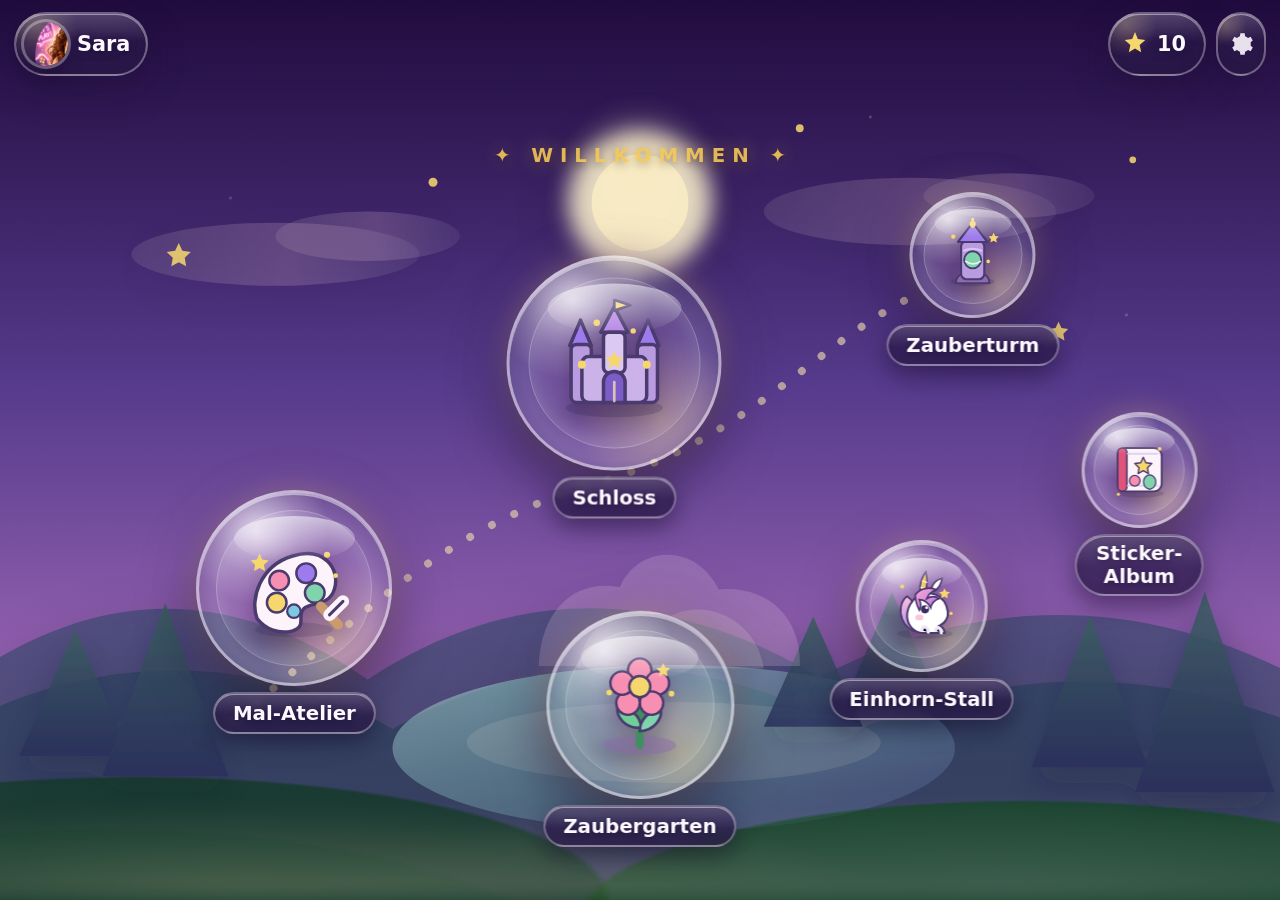
==== commit 1eccf345: "Neue Ausmalbilder, Raster-Malseiten und Sara-Icon - Alle 6 SVG-Ausmalbilder neu gezeichnet (Einhorn," ====
--- a/index.html
+++ b/index.html
@@ -12,7 +12,7 @@
 <meta name="apple-mobile-web-app-title" content="Sara">
 <meta name="theme-color" content="#31215c">
 <link rel="apple-touch-icon" href="icons/apple-touch-icon.png">
-<link rel="icon" href="icons/icon.svg" type="image/svg+xml">
+<link rel="icon" href="icons/icon-192.png" type="image/png">
 <link rel="stylesheet" href="css/style.css">
 </head>
 <body>
@@ -92,15 +92,7 @@
 <div id="hud" class="hud">
   <button class="hud-pill hud-sara" data-go="karte" aria-label="Zauberkarte">
     <span class="hud-avatar" aria-hidden="true">
-      <svg viewBox="0 0 48 48">
-        <circle cx="24" cy="24" r="24" fill="#fdf0f6"/>
-        <path fill="url(#d-hairblond)" d="M10 22 C10 8 38 8 38 22 C40 32 38 40 34 44 L14 44 C10 40 8 32 10 22 Z"/>
-        <circle fill="url(#d-skin)" cx="24" cy="25" r="11"/>
-        <path fill="url(#d-hairblond)" d="M13 24 C13 13 35 13 35 24 C32 17 16 17 13 24 Z"/>
-        <circle fill="#3d2b66" cx="20" cy="25" r="1.8"/><circle fill="#3d2b66" cx="28" cy="25" r="1.8"/>
-        <path d="M21 29 Q24 31.5 27 29" fill="none" stroke="#b06a4d" stroke-width="1.6" stroke-linecap="round"/>
-        <circle fill="#f8a8c8" opacity=".6" cx="17" cy="28" r="2"/><circle fill="#f8a8c8" opacity=".6" cx="31" cy="28" r="2"/>
-      </svg>
+      <img src="icons/sara-avatar.png" alt="" style="width:100%;height:100%;display:block;border-radius:50%">
     </span>
     <span class="hud-name">Sara</span>
   </button>
@@ -118,9 +110,56 @@
 <!-- ============ 1 · ZAUBERKARTE ============ -->
 <main id="screen-karte" class="screen is-active" aria-label="Zauberkarte">
   <svg class="karte-deko" viewBox="0 0 1200 800" preserveAspectRatio="xMidYMid slice" aria-hidden="true">
+    <defs>
+      <filter id="moon-blur" x="-50%" y="-50%" width="200%" height="200%"><feGaussianBlur stdDeviation="10"/></filter>
+      <filter id="soft-shadow" x="-30%" y="-30%" width="160%" height="160%"><feDropShadow dx="0" dy="14" stdDeviation="12" flood-color="#241640" flood-opacity=".28"/></filter>
+      <linearGradient id="karte-lake" x1="0" y1="0" x2="1" y2="1">
+        <stop offset="0" stop-color="#bff2e4" stop-opacity=".85"/>
+        <stop offset=".55" stop-color="#8fd8d4" stop-opacity=".58"/>
+        <stop offset="1" stop-color="#7e8de3" stop-opacity=".28"/>
+      </linearGradient>
+      <linearGradient id="karte-tree" x1="0" y1="0" x2="0" y2="1">
+        <stop offset="0" stop-color="#365f5b"/>
+        <stop offset="1" stop-color="#26305b"/>
+      </linearGradient>
+      <linearGradient id="karte-rose-cloud" x1="0" y1="0" x2="1" y2="0">
+        <stop offset="0" stop-color="#fff4df" stop-opacity=".14"/>
+        <stop offset=".55" stop-color="#ffd4e7" stop-opacity=".26"/>
+        <stop offset="1" stop-color="#ffffff" stop-opacity=".08"/>
+      </linearGradient>
+    </defs>
     <circle cx="600" cy="180" r="64" fill="#fdf3cf" opacity=".9" filter="url(#moon-blur)"/>
-    <defs><filter id="moon-blur" x="-50%" y="-50%" width="200%" height="200%"><feGaussianBlur stdDeviation="10"/></filter></defs>
+    <circle cx="600" cy="180" r="43" fill="#fff4c8" opacity=".92"/>
+    <g opacity=".74" fill="url(#karte-rose-cloud)">
+      <ellipse cx="276" cy="226" rx="128" ry="28"/>
+      <ellipse cx="358" cy="210" rx="82" ry="22"/>
+      <ellipse cx="840" cy="188" rx="130" ry="30"/>
+      <ellipse cx="928" cy="174" rx="76" ry="20"/>
+    </g>
+    <path d="M0 604 C120 520 238 520 358 604 C486 520 620 520 760 602 C900 528 1050 526 1200 610 L1200 800 L0 800 Z" fill="#314869" opacity=".64"/>
+    <path d="M0 642 C128 576 270 584 380 648 C514 572 658 578 790 650 C928 590 1062 592 1200 650 L1200 800 L0 800 Z" fill="#27425c" opacity=".72"/>
+    <ellipse cx="630" cy="665" rx="250" ry="74" fill="url(#karte-lake)" opacity=".62"/>
+    <ellipse cx="630" cy="660" rx="184" ry="36" fill="#fff4dc" opacity=".13"/>
+    <g fill="url(#karte-tree)" opacity=".84" filter="url(#soft-shadow)">
+      <path d="M48 672 L98 560 L148 672 Z"/>
+      <path d="M122 690 L178 536 L234 690 Z"/>
+      <path d="M948 682 L1000 548 L1052 682 Z"/>
+      <path d="M1040 704 L1102 526 L1164 704 Z"/>
+      <path d="M780 628 L824 526 L868 628 Z"/>
+      <path d="M710 646 L754 548 L798 646 Z"/>
+    </g>
+    <g opacity=".86" filter="url(#soft-shadow)">
+      <path d="M510 592 C512 542 542 514 582 522 C598 484 650 482 670 524 C714 520 744 550 742 592 Z" fill="#f5d5ef" opacity=".22"/>
+      <path d="M544 594 C552 550 592 532 626 548 C660 530 704 552 710 594 Z" fill="#fff6dc" opacity=".18"/>
+    </g>
     <path id="karte-pfad" d="M240 640 C340 560 420 470 560 430 C700 390 760 300 850 260" fill="none" stroke="#f0dcae" stroke-width="7" stroke-linecap="round" stroke-dasharray="0.1 22" opacity=".65"/>
+    <g fill="#f5d76e" opacity=".9">
+      <path d="M190 216 l3.2 6.9 7.5 1.1 -5.4 5.2 1.3 7.5 -6.6 -3.5 -6.6 3.5 1.3 -7.5 -5.4 -5.2 7.5 -1.1 Z"/>
+      <path d="M972 286 l2.6 5.5 6 .9 -4.3 4.2 1 6 -5.3 -2.8 -5.3 2.8 1 -6 -4.3 -4.2 6 -.9 Z"/>
+      <circle cx="416" cy="162" r="4"/>
+      <circle cx="742" cy="114" r="3.5"/>
+      <circle cx="1038" cy="142" r="3"/>
+    </g>
   </svg>
   <div class="karte-titel" aria-hidden="true">
     <span>✦</span> WILLKOMMEN <span>✦</span>
@@ -310,7 +349,14 @@
           <circle cx="238" cy="36" r="9" fill="#f5d76e"/>
         </g>
       </svg>
-      <button class="btn-fertig" id="btn-brauen" hidden>✨ Zaubern!</button>
+      <button class="btn-fertig" id="btn-brauen" hidden aria-label="Zauberstab rühren">
+        <svg viewBox="0 0 48 48" aria-hidden="true">
+          <path d="M30 10 L38 18 L16 40 L8 32 Z" fill="#fff6cf" stroke="currentColor" stroke-width="4" stroke-linejoin="round"/>
+          <path d="M36 5 l2.4 5.2 5.6 .8 -4 3.8 .9 5.5 -4.9 -2.7 -4.9 2.7 .9 -5.5 -4 -3.8 5.6 -.8 Z" fill="currentColor"/>
+          <circle cx="11" cy="13" r="2.6" fill="currentColor"/>
+          <circle cx="42" cy="31" r="2.6" fill="currentColor"/>
+        </svg>
+      </button>
       <div class="trank-ergebnis" id="trank-ergebnis" hidden></div>
     </div>
 
--- a/css/style.css
+++ b/css/style.css
@@ -92,6 +92,20 @@
   opacity: .55;
 }
 
+body::after {
+  content: "";
+  position: fixed;
+  inset: 0;
+  z-index: 50;
+  pointer-events: none;
+  opacity: .16;
+  mix-blend-mode: soft-light;
+  background:
+    radial-gradient(circle at 18% 22%, oklch(1 0 0 / .18) 0 1px, transparent 1.4px),
+    radial-gradient(circle at 82% 14%, oklch(0.92 0.12 88 / .18) 0 1px, transparent 1.6px),
+    repeating-linear-gradient(112deg, oklch(1 0 0 / .05) 0 1px, transparent 1px 7px);
+}
+
 button {
   font: inherit;
   color: inherit;
@@ -247,6 +261,7 @@
   inset: 0;
   width: 100%;
   height: 100%;
+  z-index: 0;
   pointer-events: none;
   filter: drop-shadow(0 12px 28px oklch(0.12 0.06 300 / .28));
   opacity: .96;
@@ -268,6 +283,7 @@
 .karte {
   position: absolute;
   inset: 0;
+  z-index: 2;
   padding-top: 70px;
 }
 .karte::before,
@@ -306,6 +322,19 @@
   cursor: pointer;
   transition: transform .25s var(--ease-pop);
 }
+.ort::before {
+  content: "";
+  position: absolute;
+  top: calc(var(--orb, 150px) * .66);
+  left: 50%;
+  width: calc(var(--orb, 150px) * .72);
+  height: calc(var(--orb, 150px) * .18);
+  border-radius: 50%;
+  transform: translateX(-50%);
+  background: radial-gradient(ellipse, oklch(0.10 0.05 300 / .34), transparent 70%);
+  filter: blur(6px);
+  opacity: .7;
+}
 .ort:active { transform: translate(-50%, -50%) scale(.9); }
 .ort-orb {
   position: relative;
@@ -314,11 +343,11 @@
   width: var(--orb, 150px);
   aspect-ratio: 1;
   border-radius: 50%;
-  border: 2.5px solid oklch(0.985 0.008 320 / .42);
-  background:
-    radial-gradient(circle at 33% 24%, oklch(0.985 0.008 320 / .62), oklch(0.985 0.008 320 / .18) 24%, transparent 36%),
-    radial-gradient(circle at 70% 78%, oklch(0.92 0.10 88 / .28), transparent 36%),
-    radial-gradient(circle at 48% 52%, oklch(0.66 0.16 300 / .26), oklch(0.985 0.008 320 / .10) 58%, oklch(0.24 0.08 298 / .30));
+  border: 3px solid oklch(0.985 0.008 320 / .54);
+  background:
+    radial-gradient(circle at 30% 20%, oklch(0.985 0.008 320 / .74), oklch(0.985 0.008 320 / .22) 22%, transparent 36%),
+    radial-gradient(circle at 72% 76%, oklch(0.92 0.10 88 / .36), transparent 38%),
+    radial-gradient(circle at 50% 54%, oklch(0.78 0.13 322 / .30), oklch(0.985 0.008 320 / .14) 58%, oklch(0.24 0.08 298 / .38));
   box-shadow:
     0 22px 54px oklch(0.13 0.06 300 / .56),
     inset 0 -14px 30px oklch(0.985 0.008 320 / .08),
@@ -326,6 +355,15 @@
     0 0 44px oklch(0.80 0.10 320 / .25),
     0 0 24px oklch(0.86 0.13 88 / .22);
   animation: orb-float 5.2s ease-in-out infinite;
+  overflow: hidden;
+}
+.ort-orb::before {
+  content: "";
+  position: absolute;
+  inset: 9%;
+  border-radius: 50%;
+  border: 1px solid oklch(1 0 0 / .28);
+  box-shadow: inset 0 0 22px oklch(1 0 0 / .18);
 }
 .ort-orb::after {
   content: "";
@@ -342,7 +380,7 @@
   0%, 100% { transform: translateY(0); }
   50%      { transform: translateY(-9px); }
 }
-.ort-orb svg { width: 52%; filter: drop-shadow(0 4px 10px oklch(0.15 0.06 300 / .3)); }
+.ort-orb svg { width: 62%; filter: drop-shadow(0 7px 12px oklch(0.15 0.06 300 / .32)); }
 .ort-label {
   padding: 6px 18px;
   border-radius: 999px;
@@ -366,6 +404,7 @@
    ============================================================ */
 #screen-malen {
   background:
+    radial-gradient(ellipse at 52% 104%, oklch(0.24 0.09 300 / .45), transparent 42%),
     radial-gradient(80% 56% at 50% 0%, oklch(0.90 0.06 88 / .20), transparent 54%),
     radial-gradient(54% 42% at 7% 78%, oklch(0.80 0.11 345 / .30), transparent 60%),
     radial-gradient(48% 38% at 92% 82%, oklch(0.72 0.12 165 / .20), transparent 62%),
@@ -428,9 +467,23 @@
   inset: clamp(2px, 1vmin, 12px);
   border-radius: 34px;
   background:
+    linear-gradient(90deg, transparent 0 5%, oklch(0.985 0.008 320 / .10) 5% 5.8%, transparent 5.8% 94.2%, oklch(0.985 0.008 320 / .10) 94.2% 95%, transparent 95%),
     radial-gradient(ellipse at 50% 12%, oklch(0.99 0.02 88 / .22), transparent 45%),
-    linear-gradient(180deg, oklch(0.34 0.10 300 / .48), oklch(0.20 0.07 300 / .32));
-  box-shadow: var(--shadow-deep), inset 0 1px 0 oklch(1 0 0 / .18);
+    radial-gradient(ellipse at 50% 96%, oklch(0.92 0.08 85 / .18), transparent 44%),
+    linear-gradient(180deg, oklch(0.34 0.10 300 / .54), oklch(0.20 0.07 300 / .38));
+  box-shadow: var(--shadow-deep), inset 0 1px 0 oklch(1 0 0 / .18), inset 0 0 0 1px oklch(0.985 0.008 320 / .12);
+}
+.canvas-wrap::after {
+  content: "";
+  position: absolute;
+  z-index: 0;
+  left: 10%;
+  right: 10%;
+  bottom: clamp(4px, 1.2vmin, 14px);
+  height: 7%;
+  border-radius: 50%;
+  background: radial-gradient(ellipse, oklch(0.12 0.05 300 / .30), transparent 70%);
+  filter: blur(5px);
 }
 .canvas-wrap svg,
 .canvas-wrap canvas {
@@ -441,21 +494,31 @@
   background:
     radial-gradient(circle at 18% 12%, oklch(1 0 0 / .65), transparent 22%),
     linear-gradient(180deg, var(--paper-white), var(--paper-warm)) !important;
-  border: 6px solid oklch(0.98 0.02 85 / .85);
-  border-radius: 24px;
-  box-shadow: 0 20px 54px oklch(0.12 0.06 300 / .46), inset 0 0 0 1px oklch(0.55 0.07 300 / .14);
+  border: 8px solid oklch(0.98 0.025 85 / .92);
+  border-radius: 28px;
+  box-shadow:
+    0 24px 62px oklch(0.12 0.06 300 / .52),
+    0 0 0 2px oklch(0.55 0.07 300 / .18),
+    inset 0 0 0 1px oklch(0.55 0.07 300 / .14);
+}
+.canvas-wrap svg {
+  filter: drop-shadow(0 8px 0 oklch(0.92 0.06 80 / .72)) drop-shadow(0 20px 36px oklch(0.12 0.06 300 / .30));
+}
+.canvas-wrap svg .fill-region {
+  filter: drop-shadow(0 2px 0 oklch(0.985 0.008 320 / .36));
 }
 .fill-region { cursor: pointer; transition: fill .18s ease-out; }
 
 .sticker-lade {
   width: clamp(150px, 16vw, 190px);
-  border-radius: var(--radius-m);
-  background:
-    linear-gradient(180deg, oklch(0.985 0.008 320 / .19), transparent 52%),
-    radial-gradient(circle at 18% 16%, oklch(0.92 0.10 88 / .18), transparent 36%),
-    var(--surface-mid);
-  border: 2px solid var(--glas-rand);
-  box-shadow: var(--inner-glow), var(--shadow-soft);
+  border-radius: 18px 28px 22px 18px;
+  background:
+    linear-gradient(90deg, oklch(0.74 0.09 60 / .28) 0 8px, transparent 8px calc(100% - 8px), oklch(0.32 0.09 300 / .22) calc(100% - 8px)),
+    repeating-linear-gradient(0deg, oklch(0.97 0.025 80 / .14) 0 1px, transparent 1px 14px),
+    radial-gradient(circle at 18% 16%, oklch(0.92 0.10 88 / .20), transparent 36%),
+    linear-gradient(180deg, oklch(0.45 0.11 42 / .72), oklch(0.27 0.08 300 / .68));
+  border: 2px solid oklch(0.92 0.09 74 / .38);
+  box-shadow: var(--inner-glow), 0 16px 34px oklch(0.12 0.06 300 / .38);
   backdrop-filter: blur(8px);
   -webkit-backdrop-filter: blur(8px);
   padding: 10px;
@@ -588,6 +651,8 @@
   overflow: hidden;
   border-radius: var(--radius-l);
   background:
+    linear-gradient(90deg, oklch(0.20 0.08 300 / .36) 0 10%, transparent 10% 90%, oklch(0.20 0.08 300 / .36) 90% 100%),
+    repeating-linear-gradient(90deg, oklch(0.92 0.08 88 / .10) 0 2px, transparent 2px 86px),
     radial-gradient(ellipse at 50% 88%, oklch(0.94 0.09 88 / .28), transparent 48%),
     radial-gradient(ellipse at 50% 32%, oklch(0.985 0.008 320 / .18), transparent 34%),
     linear-gradient(180deg, oklch(0.36 0.11 300 / .32), oklch(0.19 0.07 300 / .16));
@@ -610,6 +675,8 @@
   inset: 0;
   pointer-events: none;
   background:
+    radial-gradient(ellipse at 50% 16%, oklch(0.98 0.04 88 / .22) 0 10%, transparent 22%),
+    linear-gradient(90deg, oklch(0.58 0.16 355 / .32) 0 9%, transparent 9% 91%, oklch(0.58 0.16 355 / .32) 91% 100%),
     radial-gradient(circle at 20% 24%, oklch(0.92 0.10 88 / .20) 0 1px, transparent 2px),
     radial-gradient(circle at 82% 34%, oklch(0.99 0.01 320 / .16) 0 1px, transparent 2px),
     radial-gradient(circle at 72% 18%, oklch(0.92 0.10 88 / .18) 0 1.5px, transparent 3px);
@@ -638,13 +705,14 @@
   width: clamp(180px, 24vw, 280px);
   display: flex;
   flex-direction: column;
-  border-radius: var(--radius-m);
-  background:
-    linear-gradient(180deg, oklch(0.985 0.008 320 / .19), transparent 50%),
+  border-radius: 20px 20px 28px 28px;
+  background:
+    linear-gradient(180deg, oklch(0.82 0.08 55 / .22) 0 10px, transparent 10px),
+    repeating-linear-gradient(0deg, transparent 0 92px, oklch(0.96 0.04 80 / .18) 92px 96px, transparent 96px 104px),
     radial-gradient(circle at 18% 16%, oklch(0.92 0.10 88 / .18), transparent 36%),
-    var(--surface-mid);
-  border: 2px solid var(--glas-rand);
-  box-shadow: var(--inner-glow), var(--shadow-soft);
+    linear-gradient(180deg, oklch(0.44 0.10 298 / .72), oklch(0.25 0.08 300 / .80));
+  border: 2px solid oklch(0.92 0.09 74 / .34);
+  box-shadow: var(--inner-glow), 0 18px 38px oklch(0.12 0.06 300 / .42);
   backdrop-filter: blur(8px);
   -webkit-backdrop-filter: blur(8px);
   padding: 12px;
@@ -747,12 +815,13 @@
   position: absolute;
   z-index: 1;
   inset: auto 0 0 0;
-  height: 46%;
-  display: grid;
-  grid-template-columns: repeat(3, 1fr);
-  grid-template-rows: repeat(2, 1fr);
-  gap: 2px;
+  height: 50%;
+  display: grid;
+  grid-template-columns: repeat(6, 1fr);
+  grid-template-rows: 42% 58%;
+  gap: 0;
   padding: 0 4vw calc(8px + env(safe-area-inset-bottom)) clamp(190px, 24vw, 300px);
+  perspective: 900px;
 }
 .plot {
   border: none;
@@ -760,13 +829,36 @@
   cursor: pointer;
   display: grid;
   place-items: end center;
-  padding-bottom: 2%;
+  padding-bottom: 1%;
   -webkit-touch-callout: none;
-}
+  position: relative;
+  transform-origin: 50% 100%;
+}
+.plot::before {
+  content: "";
+  position: absolute;
+  left: 50%;
+  bottom: 4%;
+  width: min(74%, 132px);
+  height: 22%;
+  transform: translateX(-50%);
+  border-radius: 50%;
+  background:
+    radial-gradient(ellipse at 50% 44%, oklch(0.44 0.12 72 / .58), oklch(0.20 0.08 120 / .18) 58%, transparent 72%);
+  filter: blur(1px);
+}
+.plot:nth-child(1) { grid-column: 1 / span 2; grid-row: 1; transform: translateY(8%) scale(.78) rotate(-3deg); }
+.plot:nth-child(2) { grid-column: 3 / span 2; grid-row: 1; transform: translateY(-2%) scale(.84) rotate(2deg); }
+.plot:nth-child(3) { grid-column: 5 / span 2; grid-row: 1; transform: translateY(7%) scale(.78) rotate(3deg); }
+.plot:nth-child(4) { grid-column: 1 / span 2; grid-row: 2; transform: translateY(-3%) scale(1.04) rotate(2deg); }
+.plot:nth-child(5) { grid-column: 3 / span 2; grid-row: 2; transform: translateY(-9%) scale(1.13); }
+.plot:nth-child(6) { grid-column: 5 / span 2; grid-row: 2; transform: translateY(-2%) scale(1.02) rotate(-2deg); }
 .plot svg {
   width: min(72%, 150px);
   overflow: visible;
-  filter: drop-shadow(0 10px 12px oklch(0.18 0.07 145 / .24));
+  position: relative;
+  z-index: 1;
+  filter: drop-shadow(0 10px 12px oklch(0.18 0.07 145 / .28));
 }
 .plot .plant-in { animation: sprout .5s var(--ease-pop); transform-origin: 50% 100%; }
 @keyframes sprout { from { transform: scale(.2); opacity: 0; } to { transform: scale(1); opacity: 1; } }
@@ -779,13 +871,14 @@
   left: max(14px, env(safe-area-inset-left));
   bottom: calc(18px + env(safe-area-inset-bottom));
   width: clamp(165px, 20vw, 250px);
-  border-radius: var(--radius-m);
-  background:
-    linear-gradient(180deg, oklch(0.985 0.008 320 / .20), transparent 52%),
+  border-radius: 28px 22px 30px 20px;
+  background:
+    radial-gradient(ellipse at 50% 106%, oklch(0.28 0.10 145 / .22), transparent 52%),
+    linear-gradient(180deg, oklch(0.985 0.008 320 / .18), transparent 52%),
     radial-gradient(circle at 20% 16%, oklch(0.92 0.10 88 / .20), transparent 34%),
-    var(--surface-mid);
-  border: 2px solid var(--glas-rand);
-  box-shadow: var(--inner-glow), var(--shadow-soft);
+    linear-gradient(180deg, oklch(0.42 0.12 150 / .72), oklch(0.26 0.08 300 / .76));
+  border: 2px solid oklch(0.92 0.10 88 / .34);
+  box-shadow: var(--inner-glow), 0 18px 38px oklch(0.12 0.06 300 / .42);
   backdrop-filter: blur(10px);
   -webkit-backdrop-filter: blur(10px);
   padding: 12px;
@@ -830,10 +923,12 @@
 #falter { position: absolute; z-index: 2; inset: 0; pointer-events: none; }
 .falter {
   position: absolute;
-  font-size: 22px;
+  width: 34px;
+  height: 30px;
   animation: flattern 9s ease-in-out infinite alternate;
-  filter: drop-shadow(0 3px 4px oklch(0.15 0.06 300 / .3));
-}
+  filter: drop-shadow(0 3px 4px oklch(0.15 0.06 300 / .3)) drop-shadow(0 0 10px oklch(0.78 0.12 320 / .22));
+}
+.falter svg { width: 100%; height: 100%; display: block; }
 @keyframes flattern {
   0%   { transform: translate(0, 0) rotate(-8deg); }
   25%  { transform: translate(9vw, -6vh) rotate(8deg); }
@@ -922,6 +1017,16 @@
   25% { transform: rotate(-18deg); }
   75% { transform: rotate(14deg); }
 }
+#kessel-liquid {
+  filter: drop-shadow(0 0 14px oklch(0.78 0.12 165 / .36));
+  transform-origin: 180px 128px;
+}
+#kessel-liquid.liquid-pop { animation: liquid-pop .42s var(--ease-pop); }
+@keyframes liquid-pop {
+  0% { transform: scaleX(.96) scaleY(.82); opacity: .86; }
+  58% { transform: scaleX(1.04) scaleY(1.14); opacity: 1; }
+  100% { transform: scaleX(1) scaleY(1); opacity: 1; }
+}
 .trank-slots {
   position: relative;
   z-index: 2;
@@ -956,21 +1061,26 @@
   left: 8%;
   bottom: 38%;
   min-height: var(--tap-target);
-  padding: 12px 26px;
+  min-width: var(--tap-target);
+  padding: 12px 22px;
   border: 3px solid oklch(0.985 0.008 320 / .38);
-  border-radius: 999px;
+  border-radius: 28px;
   background:
     radial-gradient(circle at 30% 18%, oklch(1 0 0 / .50), transparent 34%),
     linear-gradient(180deg, var(--gold), var(--gold-deep));
   color: var(--ink-dunkel);
   font-family: inherit;
-  font-size: 1.25rem;
+  font-size: 0;
   font-weight: 800;
   cursor: pointer;
   box-shadow: 0 14px 30px oklch(0.72 0.15 75 / .45), inset 0 2px 0 oklch(1 0 0 / .36);
   transition: transform .2s var(--ease-pop);
   animation: orb-float 2.8s ease-in-out infinite;
 }
+.btn-fertig::before {
+  content: none;
+}
+.btn-fertig svg { width: 42px; height: 42px; display: block; }
 .btn-fertig:active { transform: scale(.9); }
 
 .trank-ergebnis {
@@ -1048,6 +1158,7 @@
    ============================================================ */
 #screen-stall {
   background:
+    linear-gradient(90deg, oklch(0.28 0.10 300 / .40) 0 7%, transparent 7% 93%, oklch(0.28 0.10 300 / .40) 93% 100%),
     radial-gradient(58% 44% at 50% 12%, oklch(0.92 0.07 88 / .24), transparent 56%),
     radial-gradient(42% 34% at 14% 76%, oklch(0.76 0.13 350 / .20), transparent 62%),
     radial-gradient(44% 38% at 88% 72%, oklch(0.74 0.13 155 / .18), transparent 64%),
@@ -1079,7 +1190,14 @@
 }
 #glueck-herzen { display: flex; gap: 5px; font-size: 1.35rem; }
 #glueck-herzen .herz-leer { opacity: .35; filter: grayscale(.4); }
-#glueck-herzen span { transition: transform .3s var(--ease-pop); }
+#glueck-herzen span {
+  width: 30px;
+  height: 28px;
+  display: grid;
+  place-items: center;
+  transition: transform .3s var(--ease-pop);
+}
+#glueck-herzen svg { width: 100%; height: 100%; display: block; }
 #glueck-herzen span.neu { animation: wear-pop .5s var(--ease-pop); }
 
 .stall-buehne {
@@ -1090,6 +1208,8 @@
   place-items: end center;
   overflow: hidden;
   background:
+    repeating-linear-gradient(90deg, oklch(0.92 0.08 78 / .10) 0 3px, transparent 3px 94px),
+    linear-gradient(90deg, oklch(0.22 0.08 300 / .44) 0 10%, transparent 10% 90%, oklch(0.22 0.08 300 / .44) 90% 100%),
     radial-gradient(ellipse at 50% 78%, oklch(0.92 0.09 88 / .22), transparent 42%),
     radial-gradient(circle at 26% 20%, oklch(0.92 0.10 88 / .16) 0 1px, transparent 2px),
     radial-gradient(circle at 74% 28%, oklch(1 0 0 / .15) 0 1px, transparent 2px);
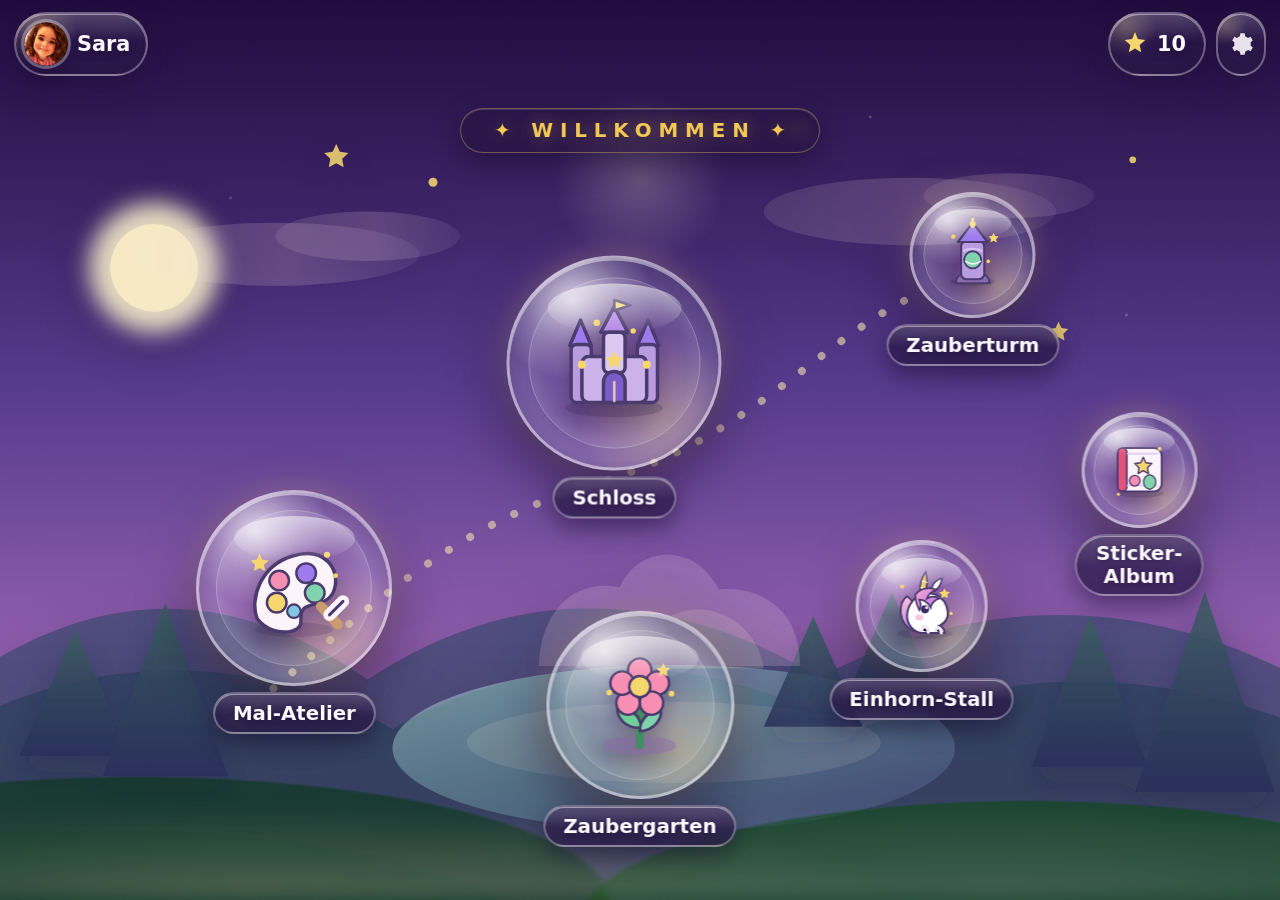
==== commit a85be807: "Karte: Mond nach links, Willkommen-Pill, Sara-Avatar zentriert - Mond von der Mitte nach links unten" ====
--- a/index.html
+++ b/index.html
@@ -92,7 +92,7 @@
 <div id="hud" class="hud">
   <button class="hud-pill hud-sara" data-go="karte" aria-label="Zauberkarte">
     <span class="hud-avatar" aria-hidden="true">
-      <img src="icons/sara-avatar.png" alt="" style="width:100%;height:100%;display:block;border-radius:50%">
+      <img src="icons/sara-avatar.png" alt="" style="width:100%;height:100%;display:block;border-radius:50%;object-fit:cover;object-position:center">
     </span>
     <span class="hud-name">Sara</span>
   </button>
@@ -128,8 +128,8 @@
         <stop offset="1" stop-color="#ffffff" stop-opacity=".08"/>
       </linearGradient>
     </defs>
-    <circle cx="600" cy="180" r="64" fill="#fdf3cf" opacity=".9" filter="url(#moon-blur)"/>
-    <circle cx="600" cy="180" r="43" fill="#fff4c8" opacity=".92"/>
+    <circle cx="168" cy="238" r="58" fill="#fdf3cf" opacity=".9" filter="url(#moon-blur)"/>
+    <circle cx="168" cy="238" r="39" fill="#fff4c8" opacity=".92"/>
     <g opacity=".74" fill="url(#karte-rose-cloud)">
       <ellipse cx="276" cy="226" rx="128" ry="28"/>
       <ellipse cx="358" cy="210" rx="82" ry="22"/>
@@ -154,7 +154,7 @@
     </g>
     <path id="karte-pfad" d="M240 640 C340 560 420 470 560 430 C700 390 760 300 850 260" fill="none" stroke="#f0dcae" stroke-width="7" stroke-linecap="round" stroke-dasharray="0.1 22" opacity=".65"/>
     <g fill="#f5d76e" opacity=".9">
-      <path d="M190 216 l3.2 6.9 7.5 1.1 -5.4 5.2 1.3 7.5 -6.6 -3.5 -6.6 3.5 1.3 -7.5 -5.4 -5.2 7.5 -1.1 Z"/>
+      <path d="M330 128 l3.2 6.9 7.5 1.1 -5.4 5.2 1.3 7.5 -6.6 -3.5 -6.6 3.5 1.3 -7.5 -5.4 -5.2 7.5 -1.1 Z"/>
       <path d="M972 286 l2.6 5.5 6 .9 -4.3 4.2 1 6 -5.3 -2.8 -5.3 2.8 1 -6 -4.3 -4.2 6 -.9 Z"/>
       <circle cx="416" cy="162" r="4"/>
       <circle cx="742" cy="114" r="3.5"/>
--- a/css/style.css
+++ b/css/style.css
@@ -196,6 +196,14 @@
   box-shadow: 0 0 0 3px oklch(1 0 0 / .32), 0 8px 16px oklch(0.16 0.06 300 / .34);
 }
 .hud-avatar svg { width: 100%; height: 100%; display: block; }
+.hud-avatar img {
+  width: 100%;
+  height: 100%;
+  display: block;
+  object-fit: cover;
+  object-position: center;
+  border-radius: 50%;
+}
 .hud-dust { padding: 10px 18px 10px 12px; cursor: default; }
 .hud-dust svg { width: 26px; height: 26px; }
 .hud-dust.bump { animation: jar-bump .4s var(--ease-pop); }
@@ -268,7 +276,7 @@
 }
 .karte-titel {
   position: absolute;
-  top: 16%;
+  top: 12%;
   left: 50%;
   transform: translateX(-50%);
   color: var(--gold);
@@ -276,8 +284,14 @@
   font-size: clamp(1rem, 2.2vmin, 1.4rem);
   letter-spacing: .35em;
   text-indent: .35em;
-  opacity: .9;
   white-space: nowrap;
+  padding: 10px 26px;
+  border-radius: 999px;
+  background: oklch(0.24 0.08 300 / .55);
+  border: 1.5px solid oklch(0.88 0.13 88 / .35);
+  backdrop-filter: blur(8px);
+  -webkit-backdrop-filter: blur(8px);
+  box-shadow: 0 10px 28px oklch(0.12 0.06 300 / .35), inset 0 1px 0 oklch(1 0 0 / .14);
   text-shadow: 0 0 18px oklch(0.88 0.13 88 / .48), 0 3px 10px oklch(0.14 0.06 300 / .42);
 }
 .karte {
